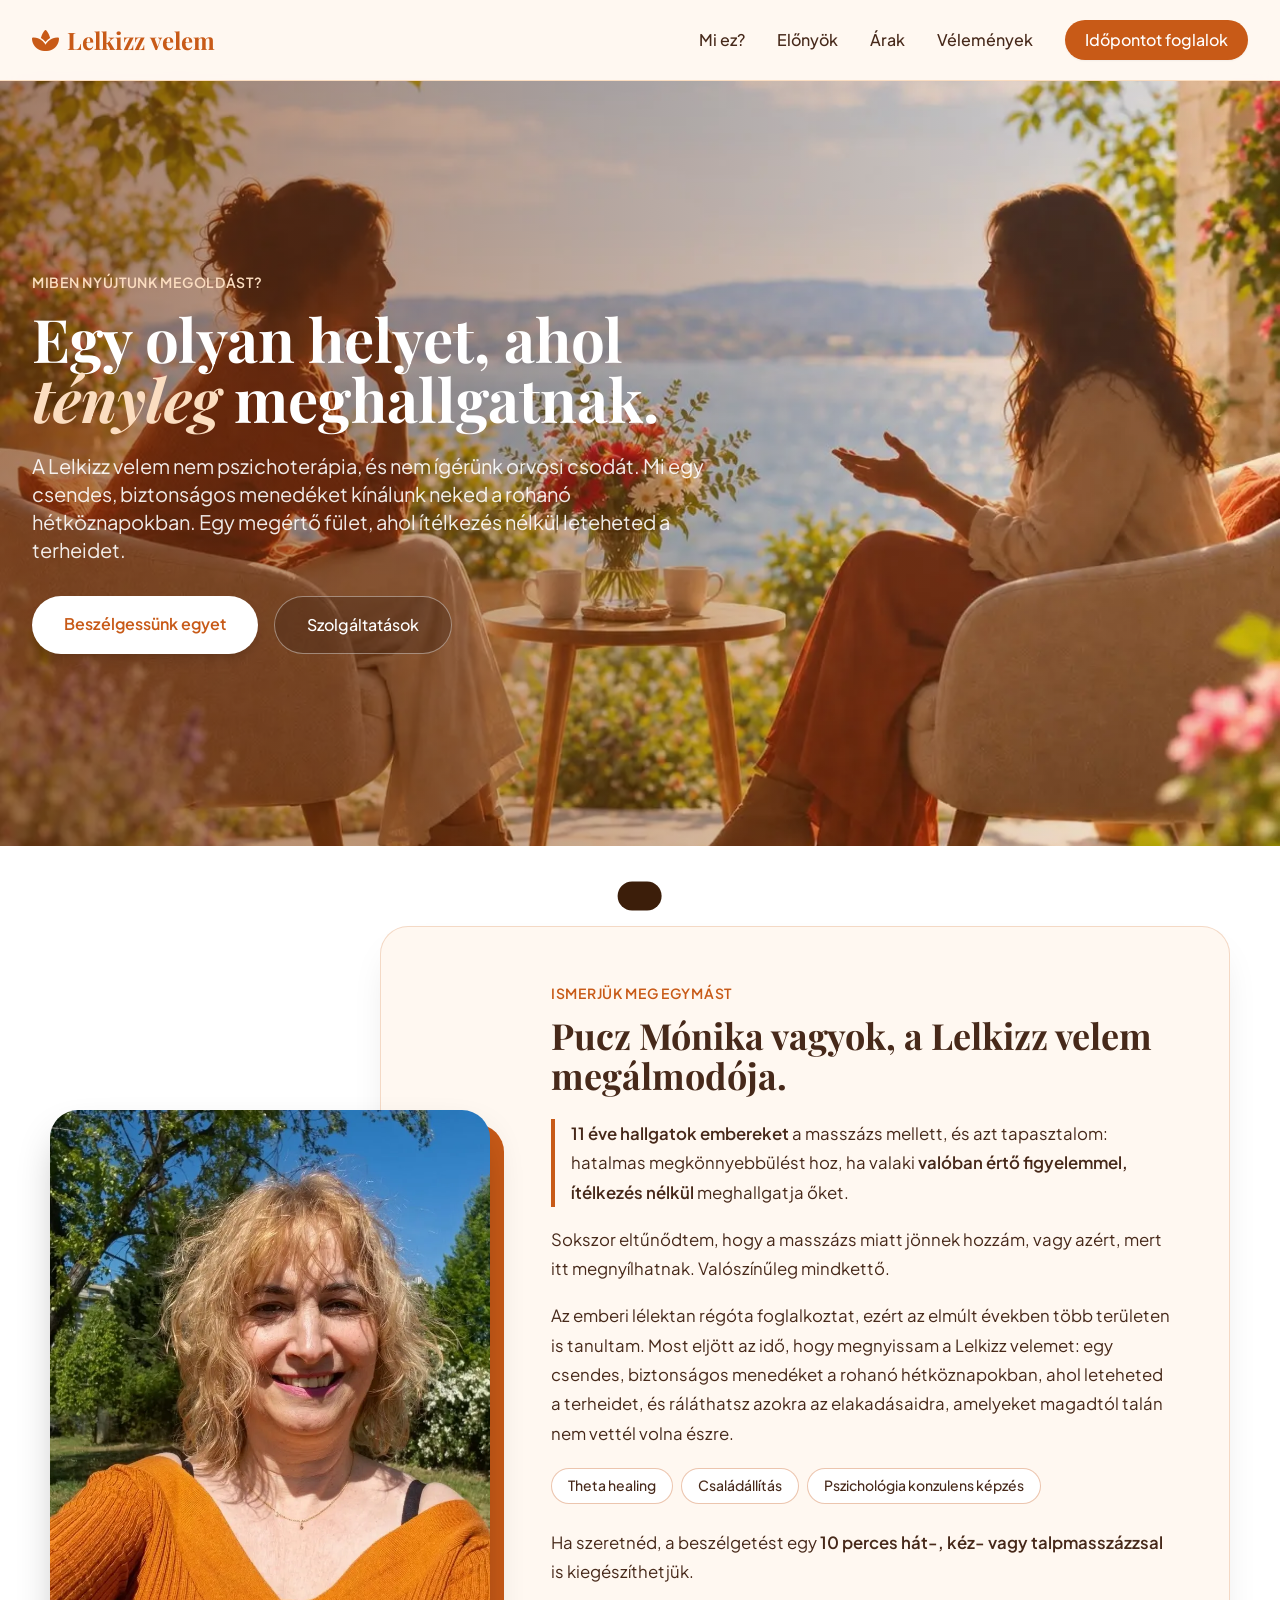
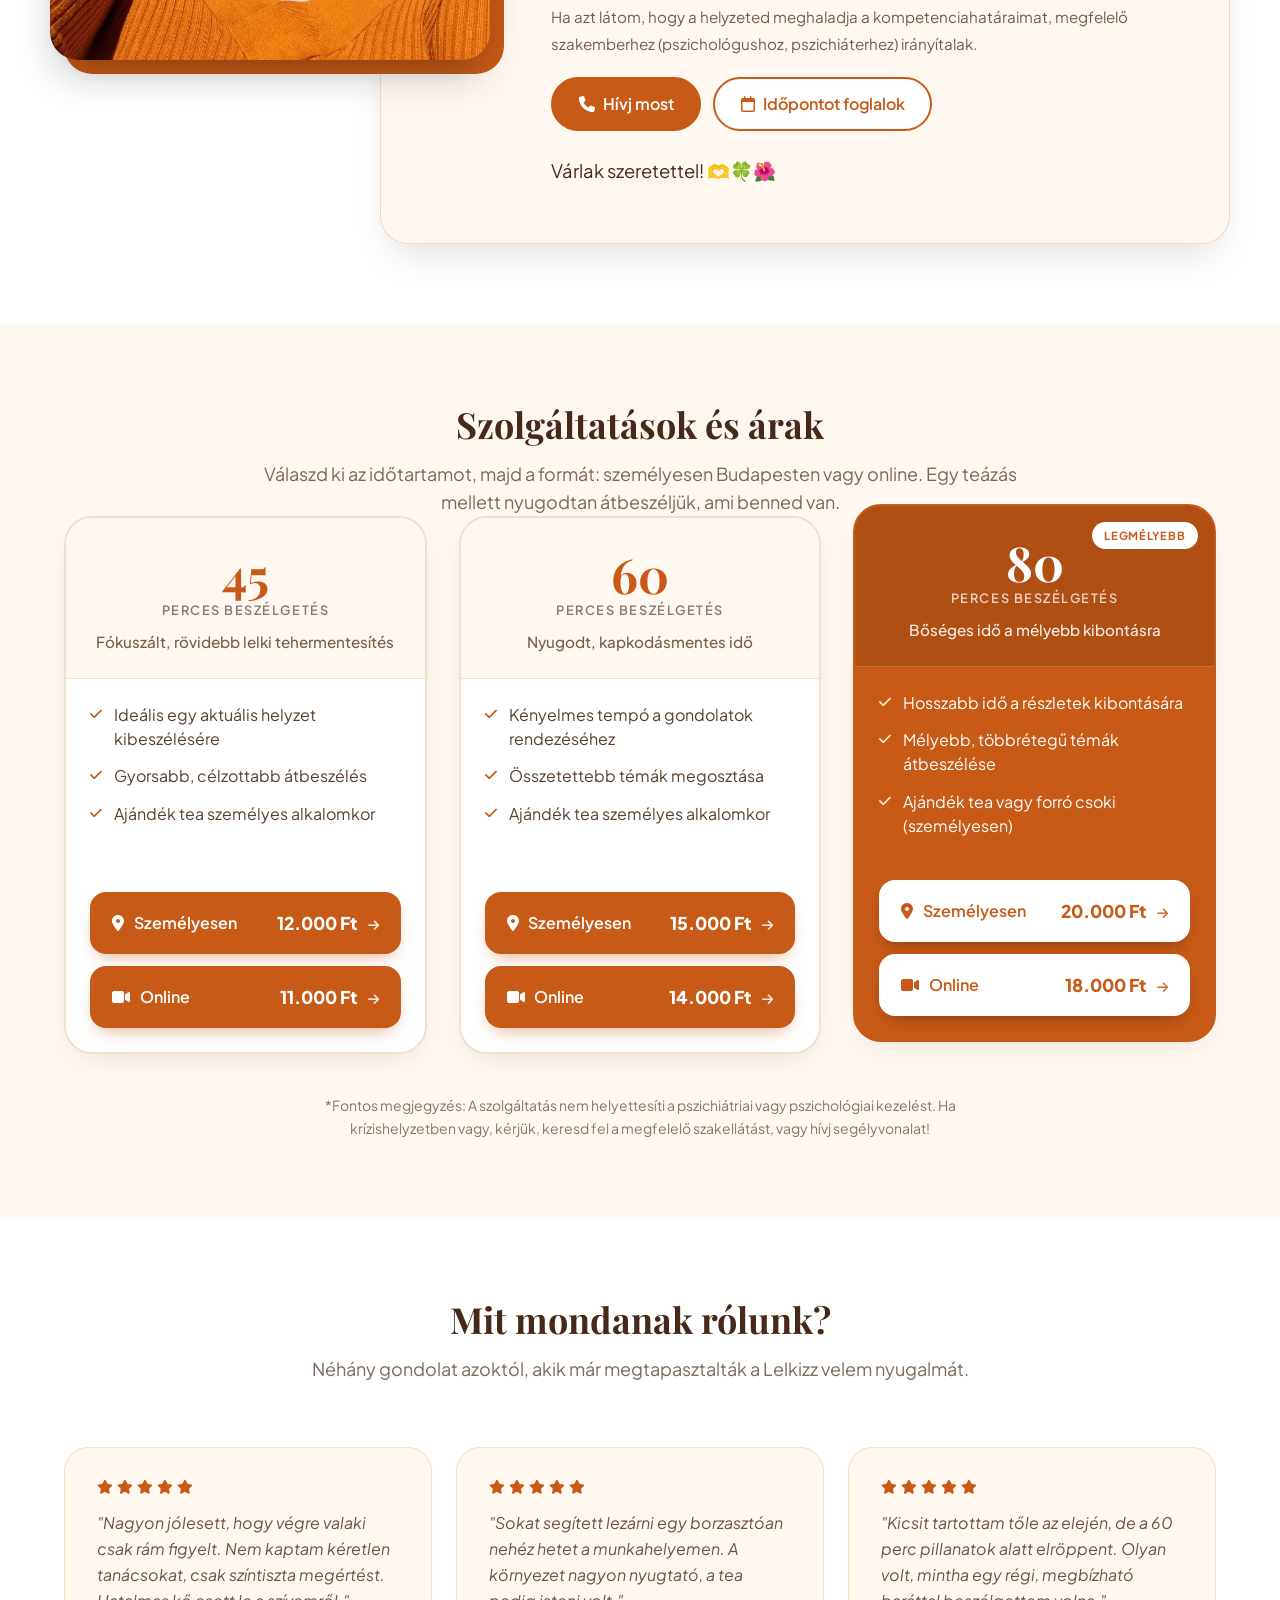
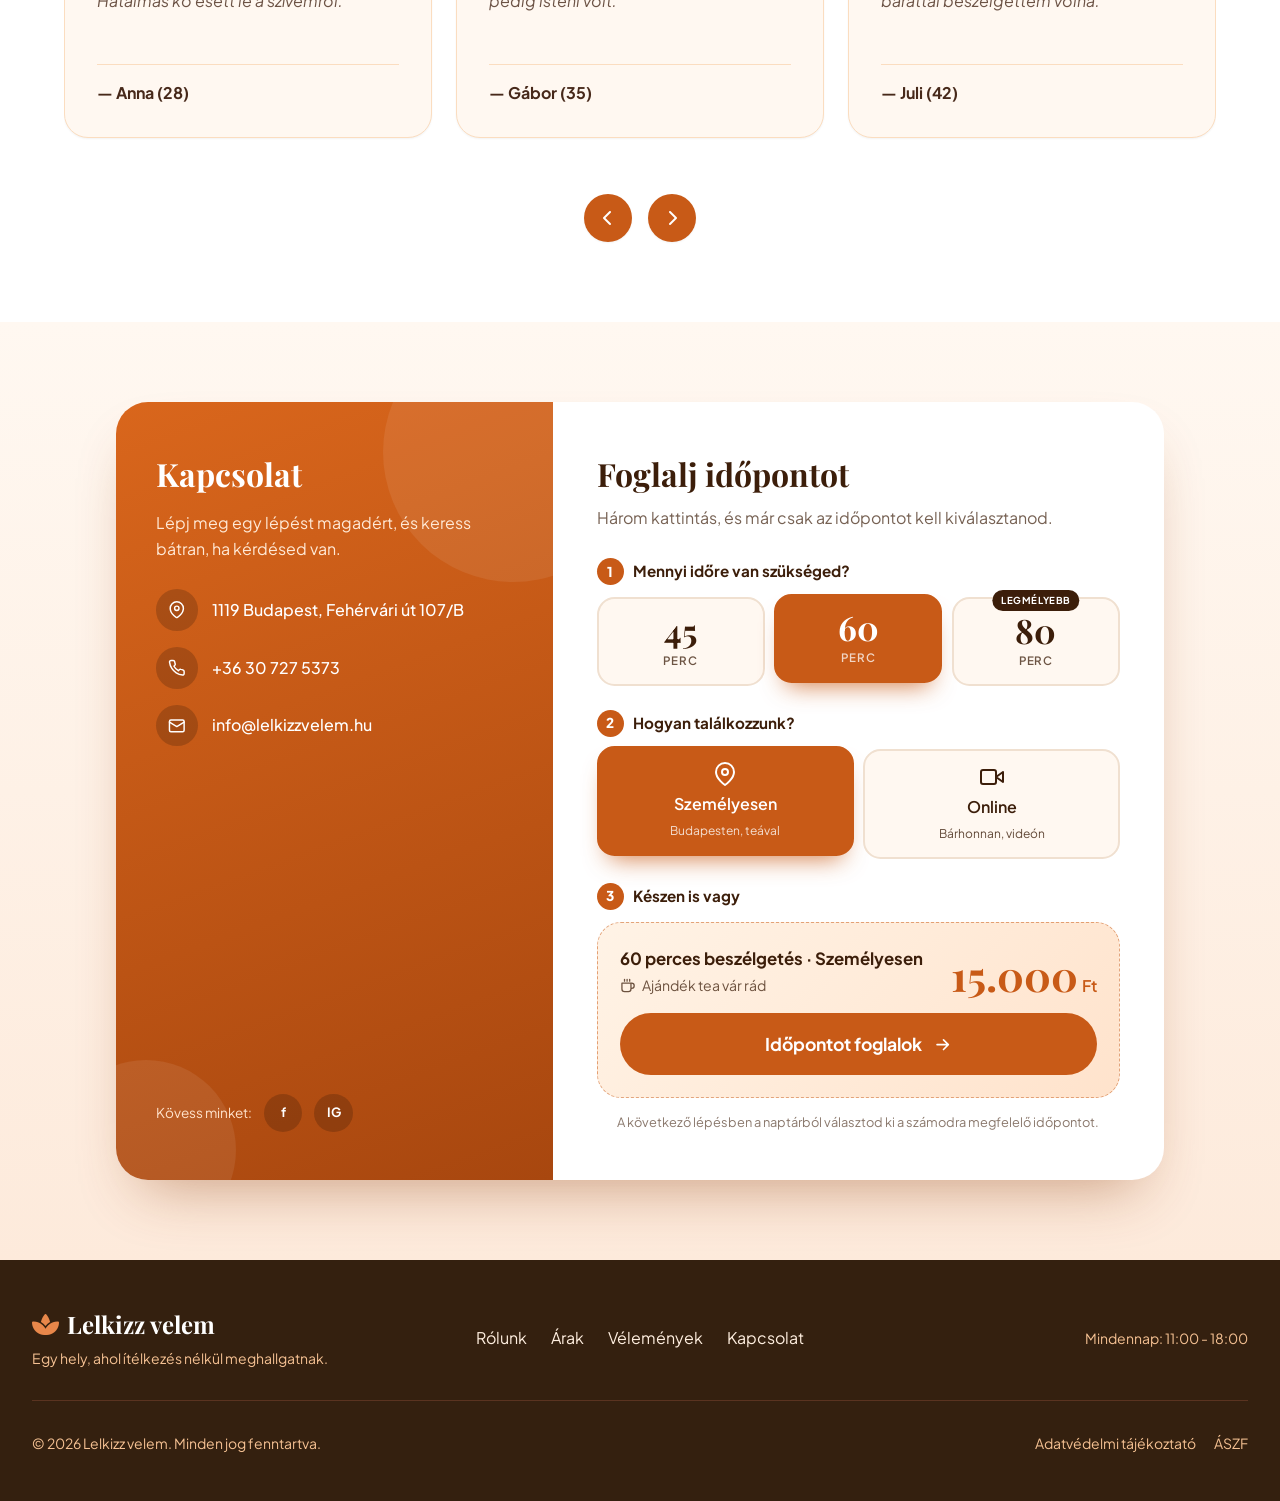
==== index.html @ c73278e2 "Update index.html" ====
<!DOCTYPE html>
<html lang="hu" class="scroll-smooth">
<head>
    <meta charset="UTF-8">
    <meta name="viewport" content="width=device-width, initial-scale=1.0">
    <title>Lelkizz velem – Meghallgatás és beszélgetés Budapesten és online</title>
    <meta name="description" content="Ítélkezésmentes beszélgetés teázás mellett, személyesen Budapesten vagy online. 45, 60 és 80 perces alkalmak, egyszerű időpontfoglalás.">
    <meta name="robots" content="index, follow, max-image-preview:large">
    <link rel="canonical" href="https://lelkizzvelem.hu/">
    <meta name="theme-color" content="#C85A17">
    <link rel="icon" href="data:image/svg+xml,%3Csvg xmlns=%27http://www.w3.org/2000/svg%27 viewBox=%270 0 100 100%27%3E%3Ctext y=%27.9em%27 font-size=%2790%27%3E%F0%9F%AA%B7%3C/text%3E%3C/svg%3E">
    <meta property="og:type" content="website">
    <meta property="og:locale" content="hu_HU">
    <meta property="og:site_name" content="Lelkizz velem">
    <meta property="og:title" content="Lelkizz velem – Meghallgatás és beszélgetés Budapesten és online">
    <meta property="og:description" content="Ítélkezésmentes beszélgetés teázás mellett, személyesen Budapesten vagy online. 45, 60 és 80 perces alkalmak, egyszerű időpontfoglalás.">
    <meta property="og:url" content="https://lelkizzvelem.hu/">
    <meta property="og:image" content="https://lelkizzvelem.hu/hatter1.webp">
    <meta name="twitter:card" content="summary_large_image">
    <link rel="preload" as="image" href="hatter1.webp" fetchpriority="high">
    <script type="application/ld+json">
    {
      "@context": "https://schema.org",
      "@type": "ProfessionalService",
      "name": "Lelkizz velem",
      "description": "Ítélkezésmentes beszélgetés teázás mellett, személyesen Budapesten vagy online. 45, 60 és 80 perces alkalmak, egyszerű időpontfoglalás.",
      "url": "https://lelkizzvelem.hu/",
      "image": "https://lelkizzvelem.hu/hatter1.webp",
      "telephone": "+36307275373",
      "email": "info@lelkizzvelem.hu",
      "priceRange": "6500-13000 HUF",
      "address": { "@type": "PostalAddress", "streetAddress": "Fehérvári út 107/B", "postalCode": "1119", "addressLocality": "Budapest", "addressCountry": "HU" },
      "openingHoursSpecification": { "@type": "OpeningHoursSpecification", "dayOfWeek": ["Monday","Tuesday","Wednesday","Thursday","Friday","Saturday","Sunday"], "opens": "11:00", "closes": "18:00" },
      "founder": { "@type": "Person", "name": "Pucz Mónika" },
      "hasOfferCatalog": {
        "@type": "OfferCatalog", "name": "Beszélgetések",
        "itemListElement": [
          { "@type": "Offer", "name": "45 perces beszélgetés – személyesen", "price": "12000", "priceCurrency": "HUF" },
          { "@type": "Offer", "name": "45 perces beszélgetés – online", "price": "11000", "priceCurrency": "HUF" },
          { "@type": "Offer", "name": "60 perces beszélgetés – személyesen", "price": "15000", "priceCurrency": "HUF" },
          { "@type": "Offer", "name": "60 perces beszélgetés – online", "price": "14000", "priceCurrency": "HUF" },
          { "@type": "Offer", "name": "80 perces beszélgetés – személyesen", "price": "20000", "priceCurrency": "HUF" },
          { "@type": "Offer", "name": "80 perces beszélgetés – online", "price": "18000", "priceCurrency": "HUF" }
        ]
      }
    }
    </script>

    <link rel="preconnect" href="https://fonts.googleapis.com">
    <link rel="preconnect" href="https://fonts.gstatic.com" crossorigin>
    <link rel="stylesheet" href="https://fonts.googleapis.com/css2?family=Playfair+Display:ital,wght@0,400;0,600;1,400&family=Plus+Jakarta+Sans:wght@300;400;500;600&display=swap" media="print" onload="this.media='all'">
    <noscript><link rel="stylesheet" href="https://fonts.googleapis.com/css2?family=Playfair+Display:ital,wght@0,400;0,600;1,400&family=Plus+Jakarta+Sans:wght@300;400;500;600&display=swap"></noscript>
    <link rel="stylesheet" href="styles.css">
    <link rel="stylesheet" href="https://cdnjs.cloudflare.com/ajax/libs/font-awesome/6.4.0/css/all.min.css" media="print" onload="this.media='all'">
    <noscript><link rel="stylesheet" href="https://cdnjs.cloudflare.com/ajax/libs/font-awesome/6.4.0/css/all.min.css"></noscript>
    <style>
        .glass-nav { background: rgba(255, 248, 241, 0.92); backdrop-filter: blur(10px); -webkit-backdrop-filter: blur(10px); }
        .fade-in { animation: fadeIn 1s ease-in-out; }
        @keyframes fadeIn { from { opacity: 0; transform: translateY(20px); } to { opacity: 1; transform: translateY(0); } }
        .hide-scrollbar::-webkit-scrollbar { display: none; }
        .hide-scrollbar { -ms-overflow-style: none; scrollbar-width: none; }
    </style>
<script id="Cookiebot" src="https://consent.cookiebot.com/uc.js" data-cbid="38e09d3a-4541-44bc-a64a-f0aadf4c23dd" data-blockingmode="auto" type="text/javascript"></script>
</head>
<body class="bg-beige-50 text-earth-800 font-sans antialiased selection:bg-earth-500 selection:text-white">

    <header class="fixed w-full top-0 z-50 glass-nav border-b border-beige-200 transition-all duration-300">
        <div class="max-w-7xl mx-auto px-4 sm:px-6 lg:px-8">
            <div class="flex justify-between items-center h-20">
                <div class="flex-shrink-0 flex items-center">
                    <a href="#" class="font-serif text-2xl font-bold text-earth-500 flex items-center gap-2">
                        <i class="fa-solid fa-spa"></i> Lelkizz velem
                    </a>
                </div>

                <nav class="hidden md:flex space-x-8 items-center">
                    <a href="#mi-ez" class="text-earth-800 hover:text-earth-500 font-medium transition-colors">Mi ez?</a>
                    <a href="#elonyok" class="text-earth-800 hover:text-earth-500 font-medium transition-colors">Előnyök</a>
                    <a href="#szolgaltatasok" class="text-earth-800 hover:text-earth-500 font-medium transition-colors">Árak</a>
                    <a href="#velemenyek" class="text-earth-800 hover:text-earth-500 font-medium transition-colors">Vélemények</a>
                    <a href="#szolgaltatasok" class="bg-earth-500 hover:bg-earth-800 text-white px-5 py-2 rounded-full font-medium transition-colors shadow-sm">Időpontot foglalok</a>
                </nav>

                <div class="md:hidden flex items-center">
                    <button id="mobile-menu-btn" aria-label="Menü" class="text-earth-500 hover:text-earth-800 focus:outline-none">
                        <i class="fa-solid fa-bars text-2xl"></i>
                    </button>
                </div>
            </div>
        </div>

        <div id="mobile-menu" class="hidden md:hidden bg-beige-50 border-b border-beige-200">
            <div class="px-2 pt-2 pb-3 space-y-1 sm:px-3">
                <a href="#mi-ez" class="block px-3 py-2 rounded-md text-base font-medium text-earth-800 hover:bg-beige-100 mobile-link">Mi ez?</a>
                <a href="#elonyok" class="block px-3 py-2 rounded-md text-base font-medium text-earth-800 hover:bg-beige-100 mobile-link">Előnyök</a>
                <a href="#szolgaltatasok" class="block px-3 py-2 rounded-md text-base font-medium text-earth-800 hover:bg-beige-100 mobile-link">Árak</a>
                <a href="#velemenyek" class="block px-3 py-2 rounded-md text-base font-medium text-earth-800 hover:bg-beige-100 mobile-link">Vélemények</a>
                <a href="#szolgaltatasok" class="block px-3 py-2 mt-4 text-center rounded-md text-base font-medium bg-earth-500 text-white hover:bg-earth-800 mobile-link">Időpontot foglalok</a>
            </div>
        </div>
    </header>

    <main class="pt-20">

        <!-- HERO: finom narancssárga gradient balról jobbra -->
        <section id="mi-ez" class="relative bg-earth-500 overflow-hidden">
            <div class="absolute inset-0 z-0">
                <img src="hatter1.webp" alt="Kényelmes teázó sarok"
                     fetchpriority="high"
                     class="w-full h-full object-cover object-center"
                     style="object-position:center center;">
                <div class="hero-orange-overlay"></div>
            </div>

            <div class="max-w-7xl mx-auto px-4 sm:px-6 lg:px-8 relative z-10">
                <div class="py-20 md:py-32 lg:py-48 max-w-2xl mx-auto md:mx-0 text-center md:text-left fade-in">
                    <span class="text-beige-200 font-semibold tracking-wider uppercase text-sm mb-4 block">Miben nyújtunk megoldást?</span>
                    <h1 class="text-4xl md:text-5xl lg:text-6xl font-serif font-bold text-white leading-tight mb-6">
                        Egy olyan helyet, ahol <span class="text-beige-200 italic">tényleg</span> meghallgatnak.
                    </h1>
                    <p class="text-lg md:text-xl text-white/90 mb-8 font-normal leading-relaxed">
                        A Lelkizz velem nem pszichoterápia, és nem ígérünk orvosi csodát. Mi egy csendes, biztonságos menedéket kínálunk neked a rohanó hétköznapokban. Egy megértő fület, ahol ítélkezés nélkül leteheted a terheidet.
                    </p>
                    <div class="flex flex-col sm:flex-row gap-4 justify-center md:justify-start">
                        <a href="#szolgaltatasok" class="bg-white hover:bg-beige-100 text-earth-500 text-center px-8 py-4 rounded-full font-semibold transition-all transform hover:scale-105 shadow-lg">
                            Beszélgessünk egyet
                        </a>
                        <a href="#szolgaltatasok" class="bg-earth-800/40 hover:bg-earth-800/60 border border-white/40 text-white text-center px-8 py-4 rounded-full font-medium transition-all">
                            Szolgáltatások
                        </a>
                    </div>
                </div>
            </div>
        </section>

<!-- RÓLAM -->
<section id="rolam" class="py-20 lg:py-28 bg-white overflow-hidden">
    <style>
        .rolam-wrap { position: relative; max-width: 1180px; margin: 0 auto; }

        /* Kártya */
        .rolam-card {
            background: #fff8f1;
            border: 1px solid rgba(200, 90, 23, .2);
            border-radius: 1.75rem;
            box-shadow: 0 20px 40px -15px rgba(0, 0, 0, .15);
            padding: 2.5rem 1.5rem;
            position: relative;
            z-index: 1;
        }
        .rolam-card p { font-size: 1.05rem; line-height: 1.75; font-weight: 400; margin: 0 0 1.1rem; }
        .rolam-card strong { font-weight: 600; }
        .rolam-lead { border-left: 4px solid #C85A17; padding-left: 1rem; }
        .rolam-note { font-size: .95rem !important; opacity: .75; }

        /* Kép (közös) */
        .rolam-photo { position: relative; z-index: 2; width: 80%; max-width: 340px; margin: 0 auto; }
        .rolam-photo::before {
            content: ""; position: absolute; inset: 0;
            background: #C85A17; border-radius: 1.75rem;
            transform: translate(14px, 14px);
        }
        .rolam-photo img {
            position: relative; display: block; width: 100%;
            aspect-ratio: 4 / 5; object-fit: cover;
            border-radius: 1.75rem; box-shadow: 0 20px 40px -10px rgba(0, 0, 0, .3);
        }

        /* Mobil/tablet: kép a kártyán belül, az "irányítalak" alatt */
        .rolam-photo-mobile { display: block; margin: 2rem auto 2.5rem; }
        .rolam-photo-desktop { display: none; }

        /* Címkék */
        .rolam-tags { display: flex; flex-wrap: wrap; gap: .5rem; margin: 1.25rem 0 1.5rem; }
        .rolam-tags span {
            padding: .4rem 1rem; background: #fff; border: 1px solid rgba(200, 90, 23, .35);
            border-radius: 999px; font-size: .875rem; font-weight: 500;
        }

        /* Felhívás + gombok */
        .rolam-cta { margin-top: 2rem; padding-top: 1.75rem; border-top: 1px solid rgba(200, 90, 23, .25); }
        .rolam-btns { display: flex; flex-wrap: wrap; gap: .75rem; margin: 1.25rem 0 1.5rem; }
        .rolam-btn {
            display: inline-flex; align-items: center; justify-content: center; gap: .5rem;
            padding: .8rem 1.6rem; border-radius: 999px; font-weight: 600;
            border: 2px solid #C85A17; transition: all .2s; text-decoration: none;
        }
        .rolam-btn-fill { background: #C85A17; color: #fff; }
        .rolam-btn-fill:hover { background: #8f3e0d; border-color: #8f3e0d; transform: translateY(-2px); }
        .rolam-btn-line { background: #fff; color: #C85A17; }
        .rolam-btn-line:hover { background: #C85A17; color: #fff; transform: translateY(-2px); }

        /* Kis mobilon a gombok teljes szélességűek */
        @media (max-width: 480px) {
            .rolam-btn { width: 100%; }
        }

        /* Asztali nézet: a kép kilóg a kártyából balra */
        @media (min-width: 1024px) {
            .rolam-wrap { display: flex; align-items: center; }
            .rolam-photo-mobile { display: none; }
            .rolam-photo-desktop { display: block; width: 440px; max-width: none; margin: 0; flex: none; }
            .rolam-card {
                margin-left: -110px;
                padding: 3.5rem 3.5rem 3.5rem 170px;
            }
        }
    </style>

    <div class="max-w-7xl mx-auto px-4 sm:px-6 lg:px-8">
        <div class="rolam-wrap">

            <!-- Kép: csak asztali nézetben (kilóg a kártyából) -->
            <div class="rolam-photo rolam-photo-desktop">
                <img src="bemutatkozokep.webp" alt="Pucz Mónika, a Lelkizz velem alapítója" loading="lazy" decoding="async">
            </div>

            <!-- Szöveg kártya -->
            <div class="rolam-card text-earth-800">

                <span class="text-earth-500 font-semibold tracking-wider uppercase text-sm mb-3 block">Ismerjük meg egymást</span>
                <h2 class="text-3xl md:text-4xl font-serif font-bold text-earth-800 mb-6 leading-tight">
                    Pucz Mónika vagyok,<br class="hidden md:block">
                    a Lelkizz velem megálmodója.
                </h2>

                <p class="rolam-lead">
                    <strong>11 éve hallgatok embereket</strong> a masszázs mellett, és azt tapasztalom: hatalmas megkönnyebbülést hoz, ha valaki <strong>valóban értő figyelemmel, ítélkezés nélkül</strong> meghallgatja őket.
                </p>

                <p>
                    Sokszor eltűnődtem, hogy a masszázs miatt jönnek hozzám, vagy azért, mert itt megnyílhatnak. Valószínűleg mindkettő.
                </p>

                <p>
                    Az emberi lélektan régóta foglalkoztat, ezért az elmúlt években több területen is tanultam. Most eljött az idő, hogy megnyissam a Lelkizz velemet: egy csendes, biztonságos menedéket a rohanó hétköznapokban, ahol leteheted a terheidet, és ráláthatsz azokra az elakadásaidra, amelyeket magadtól talán nem vettél volna észre.
                </p>

                <div class="rolam-tags">
                    <span>Theta healing</span>
                    <span>Családállítás</span>
                    <span>Pszichológia konzulens képzés</span>
                </div>

                <p>
                    Ha szeretnéd, a beszélgetést egy <strong>10 perces hát-, kéz- vagy talpmasszázzsal</strong> is kiegészíthetjük.
                </p>

                <p class="rolam-note">
                    Ha azt látom, hogy a helyzeted meghaladja a kompetenciahatáraimat, megfelelő szakemberhez (pszichológushoz, pszichiáterhez) irányítalak.
                </p>

                <!-- Kép: csak mobilon és tableten, az "irányítalak" alatt -->
                <div class="rolam-photo rolam-photo-mobile">
                    <img src="bemutatkozokep.webp" alt="Pucz Mónika, a Lelkizz velem alapítója" loading="lazy" decoding="async">
                </div>


                    <div class="rolam-btns">
                        <a href="tel:+36307275373" class="rolam-btn rolam-btn-fill">
                            <i class="fa-solid fa-phone"></i> Hívj most
                        </a>
                        <a href="#szolgaltatasok" class="rolam-btn rolam-btn-line">
                            <i class="fa-regular fa-calendar"></i> Időpontot foglalok
                        </a>
                    </div>

                    <p style="margin:0; font-size:1.15rem;">Várlak szeretettel! 🫶🍀🌺</p>
                </div>

            </div>
        </div>
    </div>
</section>

<!-- SZOLGÁLTATÁSOK + CAL.COM FOGLALÁS -->
<section id="szolgaltatasok" class="py-20 bg-beige-50">
    <style>
        .szol-grid { display: grid; grid-template-columns: 1fr; gap: 1.5rem; max-width: 520px; margin: 0 auto; }

        /* Kártya */
        .szol-card {
            position: relative; display: flex; flex-direction: column;
            background: #fff; border: 2px solid #f0e0d0; border-radius: 1.75rem;
            box-shadow: 0 10px 30px -15px rgba(0, 0, 0, .15);
            overflow: hidden; transition: border-color .2s, transform .2s;
        }
        .szol-card:hover { border-color: #C85A17; }

        .szol-head { padding: 2rem 1.5rem 1.5rem; text-align: center; background: #fff8f1; border-bottom: 1px solid #f0e0d0; }
        .szol-time { font-size: 3rem; line-height: 1; font-weight: 700; color: #C85A17; font-family: 'Playfair Display', serif; }
        .szol-time small { display: block; margin-top: .35rem; font-size: .8rem; letter-spacing: .12em; text-transform: uppercase; font-family: 'Plus Jakarta Sans', sans-serif; font-weight: 600; color: rgba(0, 0, 0, .5); }
        .szol-sub { margin: .9rem 0 0; font-size: .95rem; font-weight: 500; color: rgba(60, 30, 10, .7); }

        .szol-body { flex: 1; display: flex; flex-direction: column; padding: 1.5rem; }
        .szol-list { list-style: none; margin: 0 0 1.75rem; padding: 0; flex: 1; }
        .szol-list li { display: flex; align-items: flex-start; gap: .75rem; margin-bottom: .85rem; line-height: 1.5; color: rgba(60, 30, 10, .85); }
        .szol-list i { color: #C85A17; margin-top: .3rem; font-size: .85rem; }

        /* Foglalás gombok: felirat bal oldalt, ár jobb oldalt */
        .szol-actions { display: flex; flex-direction: column; gap: .75rem; }
        .szol-btn {
            display: flex; align-items: center; justify-content: space-between; gap: 1rem;
            width: 100%; padding: 1rem 1.25rem; border: 2px solid #C85A17; border-radius: 1rem;
            background: #C85A17; color: #fff; font: inherit; font-weight: 600; font-size: 1rem;
            cursor: pointer; text-align: left; transition: all .2s;
            box-shadow: 0 8px 18px -8px rgba(200, 90, 23, .6);
        }
        .szol-btn:hover { background: #8f3e0d; border-color: #8f3e0d; transform: translateY(-2px); }
        .szol-btn-label { display: flex; align-items: center; gap: .6rem; }
        .szol-btn-price { font-weight: 800; font-size: 1.1rem; white-space: nowrap; }
        .szol-btn-price i { margin-left: .5rem; font-size: .8rem; opacity: .85; }

        /* Kiemelt (80 perc) */
        .szol-card-featured { background: #C85A17; border-color: #C85A17; }
        .szol-card-featured .szol-head { background: rgba(0, 0, 0, .12); border-bottom-color: rgba(255, 255, 255, .2); }
        .szol-card-featured .szol-time { color: #fff; }
        .szol-card-featured .szol-time small { color: rgba(255, 255, 255, .75); }
        .szol-card-featured .szol-sub { color: rgba(255, 255, 255, .9); }
        .szol-card-featured .szol-list li { color: #fff; }
        .szol-card-featured .szol-list i { color: #ffe3cc; }
        .szol-card-featured .szol-btn { background: #fff; color: #C85A17; border-color: #fff; box-shadow: 0 8px 18px -8px rgba(0, 0, 0, .4); }
        .szol-card-featured .szol-btn:hover { background: #fff8f1; border-color: #fff8f1; }
        .szol-badge {
            position: absolute; top: 1rem; right: 1rem; background: #fff; color: #C85A17;
            font-size: .7rem; font-weight: 700; padding: .3rem .8rem; border-radius: 999px;
            text-transform: uppercase; letter-spacing: .06em;
        }

        .szol-note { margin: 2.5rem auto 0; max-width: 42rem; text-align: center; font-size: .875rem; color: rgba(60, 30, 10, .6); line-height: 1.6; }

        /* Asztali nézet: három oszlop */
        @media (min-width: 1024px) {
            .szol-grid { grid-template-columns: repeat(3, 1fr); max-width: 72rem; gap: 2rem; align-items: stretch; }
            .szol-card-featured { transform: translateY(-12px); }
            .szol-card-featured:hover { transform: translateY(-12px); }
        }

        /* Kis mobil */
        @media (max-width: 400px) {
            .szol-btn { padding: .9rem 1rem; font-size: .95rem; }
            .szol-btn-price { font-size: 1rem; }
        }
    </style>

    <div class="max-w-7xl mx-auto px-4 sm:px-6 lg:px-8">
        <div class="text-center max-w-3xl mx-auto mb-14">
            <h2 class="text-3xl md:text-4xl font-serif font-bold text-earth-800 mb-4">Szolgáltatások és árak</h2>
            <p class="text-lg text-earth-800/70">Válaszd ki az időtartamot, majd a formát: személyesen Budapesten vagy online. Egy teázás mellett nyugodtan átbeszéljük, ami benned van.</p>
        </div>

        <div class="szol-grid">

            <!-- 45 perc -->
            <div class="szol-card">
                <div class="szol-head">
                    <div class="szol-time">45<small>perces beszélgetés</small></div>
                    <p class="szol-sub">Fókuszált, rövidebb lelki tehermentesítés</p>
                </div>
                <div class="szol-body">
                    <ul class="szol-list">
                        <li><i class="fa-solid fa-check"></i><span>Ideális egy aktuális helyzet kibeszélésére</span></li>
                        <li><i class="fa-solid fa-check"></i><span>Gyorsabb, célzottabb átbeszélés</span></li>
                        <li><i class="fa-solid fa-check"></i><span>Ajándék tea személyes alkalomkor</span></li>
                    </ul>
                    <div class="szol-actions">
                        <button type="button" data-cal-event="45-szemelyesen" class="szol-btn">
                            <span class="szol-btn-label"><i class="fa-solid fa-location-dot"></i> Személyesen</span>
                            <span class="szol-btn-price">12.000 Ft <i class="fa-solid fa-arrow-right"></i></span>
                        </button>
                        <button type="button" data-cal-event="45-online" class="szol-btn">
                            <span class="szol-btn-label"><i class="fa-solid fa-video"></i> Online</span>
                            <span class="szol-btn-price">11.000 Ft <i class="fa-solid fa-arrow-right"></i></span>
                        </button>
                    </div>
                </div>
            </div>

            <!-- 60 perc -->
            <div class="szol-card">
                <div class="szol-head">
                    <div class="szol-time">60<small>perces beszélgetés</small></div>
                    <p class="szol-sub">Nyugodt, kapkodásmentes idő</p>
                </div>
                <div class="szol-body">
                    <ul class="szol-list">
                        <li><i class="fa-solid fa-check"></i><span>Kényelmes tempó a gondolatok rendezéséhez</span></li>
                        <li><i class="fa-solid fa-check"></i><span>Összetettebb témák megosztása</span></li>
                        <li><i class="fa-solid fa-check"></i><span>Ajándék tea személyes alkalomkor</span></li>
                    </ul>
                    <div class="szol-actions">
                        <button type="button" data-cal-event="60-szemelyesen" class="szol-btn">
                            <span class="szol-btn-label"><i class="fa-solid fa-location-dot"></i> Személyesen</span>
                            <span class="szol-btn-price">15.000 Ft <i class="fa-solid fa-arrow-right"></i></span>
                        </button>
                        <button type="button" data-cal-event="60-online" class="szol-btn">
                            <span class="szol-btn-label"><i class="fa-solid fa-video"></i> Online</span>
                            <span class="szol-btn-price">14.000 Ft <i class="fa-solid fa-arrow-right"></i></span>
                        </button>
                    </div>
                </div>
            </div>

            <!-- 80 perc (kiemelt) -->
            <div class="szol-card szol-card-featured">
                <span class="szol-badge">Legmélyebb</span>
                <div class="szol-head">
                    <div class="szol-time">80<small>perces beszélgetés</small></div>
                    <p class="szol-sub">Bőséges idő a mélyebb kibontásra</p>
                </div>
                <div class="szol-body">
                    <ul class="szol-list">
                        <li><i class="fa-solid fa-check"></i><span>Hosszabb idő a részletek kibontására</span></li>
                        <li><i class="fa-solid fa-check"></i><span>Mélyebb, többrétegű témák átbeszélése</span></li>
                        <li><i class="fa-solid fa-check"></i><span>Ajándék tea vagy forró csoki (személyesen)</span></li>
                    </ul>
                    <div class="szol-actions">
                        <button type="button" data-cal-event="80-szemelyesen" class="szol-btn">
                            <span class="szol-btn-label"><i class="fa-solid fa-location-dot"></i> Személyesen</span>
                            <span class="szol-btn-price">20.000 Ft <i class="fa-solid fa-arrow-right"></i></span>
                        </button>
                        <button type="button" data-cal-event="80-online" class="szol-btn">
                            <span class="szol-btn-label"><i class="fa-solid fa-video"></i> Online</span>
                            <span class="szol-btn-price">18.000 Ft <i class="fa-solid fa-arrow-right"></i></span>
                        </button>
                    </div>
                </div>
            </div>

        </div>

        <p class="szol-note">
            *Fontos megjegyzés: A szolgáltatás nem helyettesíti a pszichiátriai vagy pszichológiai kezelést. Ha krízishelyzetben vagy, kérjük, keresd fel a megfelelő szakellátást, vagy hívj segélyvonalat!
        </p>
    </div>
</section>

        <!-- VÉLEMÉNYEK: fehér szekció, krém kártyák -->
        <section id="velemenyek" class="py-20 bg-white">
            <div class="max-w-7xl mx-auto px-4 sm:px-6 lg:px-8">
                <div class="text-center max-w-3xl mx-auto mb-12">
                    <h2 class="text-3xl md:text-4xl font-serif font-bold text-earth-800 mb-4">Mit mondanak rólunk?</h2>
                    <p class="text-lg text-earth-800/70">Néhány gondolat azoktól, akik már megtapasztalták a Lelkizz velem nyugalmát.</p>
                </div>

                <div class="relative max-w-6xl mx-auto">
                    <div id="review-slider" class="flex gap-6 overflow-x-auto snap-x snap-mandatory hide-scrollbar pb-8 pt-4"></div>

                    <div class="flex justify-center gap-4 mt-6">
                        <button id="prev-review" aria-label="Előző" class="w-12 h-12 rounded-full bg-earth-500 hover:bg-earth-800 text-white flex items-center justify-center transition-colors shadow-sm">
                            <i class="fa-solid fa-chevron-left"></i>
                        </button>
                        <button id="next-review" aria-label="Következő" class="w-12 h-12 rounded-full bg-earth-500 hover:bg-earth-800 text-white flex items-center justify-center transition-colors shadow-sm">
                            <i class="fa-solid fa-chevron-right"></i>
                        </button>
                    </div>
                </div>
            </div>
        </section>

 <!-- KAPCSOLAT + INTERAKTÍV FOGLALÓ -->
<section id="kapcsolat" class="kap">
<style>
.kap{padding:5rem 0;background:linear-gradient(180deg,#fff8f1 0%,#fdeadb 100%);font-family:'Plus Jakarta Sans',sans-serif;color:#3c1e0a}
.kap *{box-sizing:border-box}
.kap-ic{width:1.1em;height:1.1em;fill:none;stroke:currentColor;stroke-width:2;stroke-linecap:round;stroke-linejoin:round;flex:none}
.kap-wrap{max-width:1080px;margin:0 auto;padding:0 1rem}
.kap-card{display:grid;grid-template-columns:1fr;background:#fff;border-radius:2rem;overflow:hidden;box-shadow:0 30px 60px -25px rgba(143,62,13,.45)}

/* Bal: elérhetőség */
.kap-info{position:relative;overflow:hidden;padding:2.25rem 1.75rem;background:linear-gradient(160deg,#d9661c,#a8470f);color:#fff;display:flex;flex-direction:column;justify-content:space-between;gap:2rem}
.kap-info::before,.kap-info::after{content:"";position:absolute;border-radius:50%;background:rgba(255,255,255,.08)}
.kap-info::before{width:260px;height:260px;right:-90px;top:-80px}
.kap-info::after{width:180px;height:180px;left:-60px;bottom:-60px}
.kap-info>*{position:relative;z-index:1}
.kap-info h3{font-family:'Playfair Display',serif;font-size:2rem;margin:0 0 .75rem;font-weight:700}
.kap-info p{margin:0 0 1.75rem;color:#ffe9d6;line-height:1.6}
.kap-row{display:flex;align-items:center;gap:.9rem;margin-bottom:1rem;color:#fff;text-decoration:none;font-weight:500}
.kap-row i{width:2.6rem;height:2.6rem;border-radius:50%;background:rgba(0,0,0,.18);display:grid;place-items:center;transition:background .2s,transform .2s;font-style:normal}
a.kap-row:hover i{background:rgba(255,255,255,.28);transform:scale(1.08)}
.kap-soc{display:flex;gap:.75rem;align-items:center;font-size:.85rem;color:#ffe3cc}
.kap-soc a{width:2.4rem;height:2.4rem;border-radius:50%;background:rgba(0,0,0,.18);display:grid;place-items:center;color:#fff;font-weight:700;font-size:.8rem;text-decoration:none;transition:background .2s}
.kap-soc a:hover{background:rgba(0,0,0,.35)}

/* Jobb: foglaló */
.kap-book{padding:2.25rem 1.5rem}
.kap-book h3{font-family:'Playfair Display',serif;font-size:2rem;margin:0 0 .4rem;font-weight:700}
.kap-lead{margin:0 0 1.75rem;color:rgba(60,30,10,.7);line-height:1.6}
.kap-step{display:flex;align-items:center;gap:.6rem;font-weight:700;margin:0 0 .75rem;font-size:.95rem}
.kap-step b{width:1.7rem;height:1.7rem;border-radius:50%;background:#C85A17;color:#fff;display:grid;place-items:center;font-size:.85rem}
.kap-opts{display:grid;gap:.6rem;margin-bottom:1.5rem}
.kap-opts.three{grid-template-columns:repeat(3,1fr)}
.kap-opts.two{grid-template-columns:repeat(2,1fr)}
.kap-opt{position:relative;font:inherit;cursor:pointer;text-align:center;padding:.9rem .4rem;border:2px solid #f0e0d0;border-radius:1.1rem;background:#fff8f1;color:#3c1e0a;transition:all .2s}
.kap-opt:hover{border-color:#C85A17;transform:translateY(-3px)}
.kap-opt[aria-pressed=true]{background:#C85A17;border-color:#C85A17;color:#fff;box-shadow:0 14px 24px -12px rgba(200,90,23,.8);transform:translateY(-3px)}
.kap-num{display:block;font-family:'Playfair Display',serif;font-size:2.1rem;font-weight:700;line-height:1}
.kap-sm{display:block;margin-top:.3rem;font-size:.72rem;letter-spacing:.08em;text-transform:uppercase;font-weight:600;opacity:.75}
.kap-fmt{display:flex;flex-direction:column;align-items:center;gap:.35rem;font-weight:600}
.kap-fmt .kap-ic{width:1.5rem;height:1.5rem}
.kap-fmt small{font-weight:400;font-size:.75rem;opacity:.8}
.kap-tag{position:absolute;top:-.6rem;left:50%;transform:translateX(-50%);background:#3c1e0a;color:#fff;font-size:.6rem;font-weight:700;letter-spacing:.06em;text-transform:uppercase;padding:.2rem .55rem;border-radius:999px;white-space:nowrap}

/* Összegzés + CTA */
.kap-sum{border-radius:1.5rem;padding:1.4rem;background:linear-gradient(135deg,#fff3e6,#ffe3cc);border:1px dashed rgba(200,90,23,.5)}
.kap-sum-top{display:flex;justify-content:space-between;align-items:flex-end;gap:1rem;flex-wrap:wrap;margin-bottom:1.1rem}
.kap-pick{font-weight:700;font-size:1.05rem}
.kap-perk{display:flex;align-items:center;gap:.4rem;margin-top:.25rem;font-size:.88rem;color:rgba(60,30,10,.75)}
.kap-price{font-family:'Playfair Display',serif;font-size:2.6rem;font-weight:700;color:#C85A17;line-height:1;white-space:nowrap}
.kap-price small{font-family:'Plus Jakarta Sans',sans-serif;font-size:1rem;font-weight:600;margin-left:.25rem}
.kap-cta{width:100%;display:flex;align-items:center;justify-content:center;gap:.7rem;font:inherit;font-weight:700;font-size:1.1rem;padding:1.1rem 1.5rem;border:0;border-radius:999px;cursor:pointer;color:#fff;background:#C85A17;animation:kapPulse 2.4s infinite;transition:transform .2s,background .2s}
.kap-cta:hover{background:#8f3e0d;transform:translateY(-3px)}
.kap-cta:hover .kap-ic{transform:translateX(5px)}
.kap-cta .kap-ic{transition:transform .2s}
@keyframes kapPulse{0%{box-shadow:0 0 0 0 rgba(200,90,23,.55)}70%{box-shadow:0 0 0 16px rgba(200,90,23,0)}100%{box-shadow:0 0 0 0 rgba(200,90,23,0)}}
.kap-foot{margin:.9rem 0 0;text-align:center;font-size:.8rem;color:rgba(60,30,10,.6)}
.kap-toast{position:fixed;left:50%;bottom:1.5rem;transform:translate(-50%,120%);background:#3c1e0a;color:#fff;padding:.9rem 1.4rem;border-radius:999px;font-size:.9rem;z-index:99;transition:transform .3s;max-width:90vw;text-align:center}
.kap-toast.on{transform:translate(-50%,0)}

@media(min-width:900px){
 .kap-card{grid-template-columns:5fr 7fr}
 .kap-info{padding:3rem 2.5rem}
 .kap-book{padding:3rem 2.75rem}
}
@media(prefers-reduced-motion:reduce){.kap-cta{animation:none}.kap-opt,.kap-cta{transition:none}}
</style>

<svg width="0" height="0" style="position:absolute" aria-hidden="true">
 <symbol id="kap-i-pin" viewBox="0 0 24 24"><path d="M21 10c0 7-9 13-9 13s-9-6-9-13a9 9 0 0 1 18 0z"/><circle cx="12" cy="10" r="3"/></symbol>
 <symbol id="kap-i-video" viewBox="0 0 24 24"><polygon points="23 7 16 12 23 17 23 7"/><rect x="1" y="5" width="15" height="14" rx="2"/></symbol>
 <symbol id="kap-i-phone" viewBox="0 0 24 24"><path d="M22 16.9v3a2 2 0 0 1-2.2 2 19.8 19.8 0 0 1-8.6-3.1 19.5 19.5 0 0 1-6-6A19.8 19.8 0 0 1 2.1 4.2 2 2 0 0 1 4.1 2h3a2 2 0 0 1 2 1.7c.1 1 .4 1.9.7 2.8a2 2 0 0 1-.5 2.1L8.1 9.9a16 16 0 0 0 6 6l1.3-1.3a2 2 0 0 1 2.1-.4c.9.3 1.8.6 2.8.7a2 2 0 0 1 1.7 2z"/></symbol>
 <symbol id="kap-i-mail" viewBox="0 0 24 24"><rect x="2" y="4" width="20" height="16" rx="2"/><path d="m22 7-10 6L2 7"/></symbol>
 <symbol id="kap-i-arrow" viewBox="0 0 24 24"><path d="M5 12h14M13 6l6 6-6 6"/></symbol>
 <symbol id="kap-i-cup" viewBox="0 0 24 24"><path d="M17 8h1a4 4 0 0 1 0 8h-1M3 8h14v9a4 4 0 0 1-4 4H7a4 4 0 0 1-4-4z"/><path d="M7 2v3M11 2v3M15 2v3"/></symbol>
</svg>

<div class="kap-wrap">
 <div class="kap-card">

  <!-- Elérhetőség -->
  <div class="kap-info">
   <div>
    <h3>Kapcsolat</h3>
    <p>Lépj meg egy lépést magadért, és keress bátran, ha kérdésed van.</p>
    <div class="kap-row"><i><svg class="kap-ic"><use href="#kap-i-pin"/></svg></i><span>1119 Budapest, Fehérvári út 107/B</span></div>
    <a class="kap-row" href="tel:+36307275373"><i><svg class="kap-ic"><use href="#kap-i-phone"/></svg></i><span>+36 30 727 5373</span></a>
    <a class="kap-row" href="mailto:info@lelkizzvelem.hu"><i><svg class="kap-ic"><use href="#kap-i-mail"/></svg></i><span>info@lelkizzvelem.hu</span></a>
   </div>
   <div class="kap-soc">
    <span>Kövess minket:</span>
    <a href="#" aria-label="Facebook">f</a>
    <a href="#" aria-label="Instagram">IG</a>
   </div>
  </div>

  <!-- Foglaló -->
  <div class="kap-book">
   <h3>Foglalj időpontot</h3>
   <p class="kap-lead">Három kattintás, és már csak az időpontot kell kiválasztanod.</p>

   <p class="kap-step"><b>1</b> Mennyi időre van szükséged?</p>
   <div class="kap-opts three" id="kap-dur">
    <button type="button" class="kap-opt" data-v="45" aria-pressed="false"><span class="kap-num">45</span><span class="kap-sm">perc</span></button>
    <button type="button" class="kap-opt" data-v="60" aria-pressed="true"><span class="kap-num">60</span><span class="kap-sm">perc</span></button>
    <button type="button" class="kap-opt" data-v="80" aria-pressed="false"><span class="kap-tag">Legmélyebb</span><span class="kap-num">80</span><span class="kap-sm">perc</span></button>
   </div>

   <p class="kap-step"><b>2</b> Hogyan találkozzunk?</p>
   <div class="kap-opts two" id="kap-fmt">
    <button type="button" class="kap-opt" data-v="szemelyesen" aria-pressed="true"><span class="kap-fmt"><svg class="kap-ic"><use href="#kap-i-pin"/></svg>Személyesen<small>Budapesten, teával</small></span></button>
    <button type="button" class="kap-opt" data-v="online" aria-pressed="false"><span class="kap-fmt"><svg class="kap-ic"><use href="#kap-i-video"/></svg>Online<small>Bárhonnan, videón</small></span></button>
   </div>

   <p class="kap-step"><b>3</b> Készen is vagy</p>
   <div class="kap-sum">
    <div class="kap-sum-top">
     <div>
      <div class="kap-pick" id="kap-pick"></div>
      <div class="kap-perk"><svg class="kap-ic"><use href="#kap-i-cup"/></svg><span id="kap-perk"></span></div>
     </div>
     <div class="kap-price"><span id="kap-price">0</span><small>Ft</small></div>
    </div>
    <button type="button" class="kap-cta" id="kap-cta">
     <span>Időpontot foglalok</span><svg class="kap-ic"><use href="#kap-i-arrow"/></svg>
    </button>
   </div>
   <p class="kap-foot">A következő lépésben a naptárból választod ki a számodra megfelelő időpontot.</p>
  </div>

 </div>
</div>
<div class="kap-toast" id="kap-toast" role="status"></div>

<script>
(function(){
 var PRICES={45:{szemelyesen:12000,online:11000},60:{szemelyesen:15000,online:14000},80:{szemelyesen:20000,online:18000}};
 var dur='60',fmt='szemelyesen',shown=0,raf;
 var $=function(id){return document.getElementById(id)};
 function fmtN(n){return String(n).replace(/\B(?=(\d{3})+(?!\d))/g,'.')}
 function animate(to){
  cancelAnimationFrame(raf);var from=shown,t0=null;
  function s(t){if(!t0)t0=t;var p=Math.min((t-t0)/350,1);shown=Math.round(from+(to-from)*(1-Math.pow(1-p,3)));
   $('kap-price').textContent=fmtN(shown);if(p<1)raf=requestAnimationFrame(s)}
  raf=requestAnimationFrame(s);
 }
 function update(){
  $('kap-pick').textContent=dur+' perces beszélgetés · '+(fmt==='online'?'Online':'Személyesen');
  $('kap-perk').textContent=fmt==='online'?'Nyugodt videóhívás, bárhonnan':(dur==='80'?'Ajándék tea vagy forró csoki':'Ajándék tea vár rád');
  animate(PRICES[dur][fmt]);
 }
 function bind(id,set){
  var box=$(id);
  box.addEventListener('click',function(e){
   var b=e.target.closest('.kap-opt');if(!b)return;
   box.querySelectorAll('.kap-opt').forEach(function(x){x.setAttribute('aria-pressed',x===b)});
   set(b.dataset.v);update();
  });
 }
 bind('kap-dur',function(v){dur=v});
 bind('kap-fmt',function(v){fmt=v});
 $('kap-cta').addEventListener('click',function(){
  var key=dur+'-'+fmt;
  if(typeof CAL_EVENTS!=='undefined'&&CAL_EVENTS[key]){
   var ev=CAL_EVENTS[key];
   if(typeof startCal==='function')startCal();
   Cal.ns[ev.namespace]('modal',{calLink:ev.link,config:CAL_CONFIG_OBJ});
  }else{
   var t=$('kap-toast');t.textContent='Előnézet: itt nyílna meg a naptár ('+key+')';
   t.classList.add('on');setTimeout(function(){t.classList.remove('on')},2500);
  }
 });
 update();
})();
</script>
</section>

    </main>

    <footer class="bg-earth-900 text-beige-100 py-12">
        <div class="max-w-7xl mx-auto px-4 sm:px-6 lg:px-8">
            <div class="grid grid-cols-1 md:grid-cols-3 gap-8 items-center border-b border-earth-700 pb-8">
                <div>
                    <a href="#" class="font-serif text-2xl font-bold text-white flex items-center gap-2 mb-2">
                        <i class="fa-solid fa-spa text-beige-400"></i> Lelkizz velem
                    </a>
                    <p class="text-beige-300 text-sm">Egy hely, ahol ítélkezés nélkül meghallgatnak.</p>
                </div>
                <div class="flex justify-center space-x-6">
                    <a href="#mi-ez" class="hover:text-white transition-colors">Rólunk</a>
                    <a href="#szolgaltatasok" class="hover:text-white transition-colors">Árak</a>
                    <a href="#velemenyek" class="hover:text-white transition-colors">Vélemények</a>
                    <a href="#kapcsolat" class="hover:text-white transition-colors">Kapcsolat</a>
                </div>
                <div class="flex justify-end space-x-4">
                    <span class="text-beige-300 text-sm">Mindennap: 11:00 - 18:00</span>
                </div>
            </div>
            <div class="pt-8 flex flex-col md:flex-row justify-between items-center text-sm text-beige-300">
                <p>&copy; 2026 Lelkizz velem. Minden jog fenntartva.</p>
                <div class="mt-4 md:mt-0 space-x-4">
                    <a href="adatvedelem/" class="hover:text-white transition-colors">Adatvédelmi tájékoztató</a>
                    <a href="aszf/" class="hover:text-white transition-colors">ÁSZF</a>
                </div>
            </div>
        </div>
    </footer>

    <!-- CAL.COM BEÁGYAZÁS – lusta betöltéssel: az embed.js csak az első érintés/görgetés/kattintás után töltődik le -->
    <script type="text/javascript">
        (function (C, A, L) { let p = function (a, ar) { a.q.push(ar); }; let d = C.document; C.Cal = C.Cal || function () { let cal = C.Cal; let ar = arguments; if (!cal.loaded) { cal.ns = {}; cal.q = cal.q || []; d.head.appendChild(d.createElement("script")).src = A; cal.loaded = true; } if (ar[0] === L) { const api = function () { p(api, arguments); }; const namespace = ar[1]; api.q = api.q || []; if(typeof namespace === "string"){cal.ns[namespace] = cal.ns[namespace] || api;p(cal.ns[namespace], ar);p(cal, ["initNamespace", namespace]);} else p(cal, ar); return;} p(cal, ar); }; })(window, "https://app.cal.com/embed/embed.js", "init");
        Cal.config = Cal.config || {};
        Cal.config.forwardQueryParams = true;

        // Írd át a "link" értékeket a saját Cal.com esemény-slugjaidra!
        const CAL_EVENTS = {
            "45-szemelyesen": { namespace: "45-szemelyesen", link: "lelkizzvelem/45-perces-szemelyesen" },
            "45-online":      { namespace: "45-online",      link: "lelkizzvelem/45-perces-online" },
            "60-szemelyesen": { namespace: "60-szemelyesen", link: "lelkizzvelem/60-perces-szemelyesen" },
            "60-online":      { namespace: "60-online",      link: "lelkizzvelem/60-perces-online" },
            "80-szemelyesen": { namespace: "80-szemelyesen", link: "lelkizzvelem/80-perces-szemelyesen" },
            "80-online":      { namespace: "80-online",      link: "lelkizzvelem/80-perces-online" }
        };

        const CAL_CONFIG_OBJ = { layout: "month_view", useSlotsViewOnSmallScreen: "true" };
        const CAL_CONFIG = JSON.stringify(CAL_CONFIG_OBJ);

        let calStarted = false, calReady = false;

        function startCal() {
            if (calStarted) return;
            calStarted = true;
            Object.values(CAL_EVENTS).forEach(ev => {
                Cal("init", ev.namespace, { origin: "https://app.cal.com" });
                Cal.ns[ev.namespace]("ui", { hideEventTypeDetails: false, layout: "month_view" });
            });
            const s = document.querySelector('script[src*="app.cal.com/embed/embed.js"]');
            if (s) s.addEventListener('load', () => { calReady = true; });
        }

        ['pointerdown', 'touchstart', 'keydown', 'scroll', 'mousemove'].forEach(evt =>
            window.addEventListener(evt, startCal, { once: true, passive: true })
        );

        document.addEventListener('DOMContentLoaded', () => {
            document.querySelectorAll('[data-cal-event]').forEach(btn => {
                const ev = CAL_EVENTS[btn.dataset.calEvent];
                if (!ev) return;
                btn.setAttribute('data-cal-link', ev.link);
                btn.setAttribute('data-cal-namespace', ev.namespace);
                btn.setAttribute('data-cal-config', CAL_CONFIG);

                btn.addEventListener('click', e => {
                    if (calReady) return;
                    e.stopPropagation();
                    startCal();
                    Cal.ns[ev.namespace]("modal", { calLink: ev.link, config: CAL_CONFIG_OBJ });
                });
            });
        });
    </script>

    <script>
        document.addEventListener('DOMContentLoaded', () => {

            // Mobil menü
            const btn = document.getElementById('mobile-menu-btn');
            const menu = document.getElementById('mobile-menu');
            btn.addEventListener('click', () => menu.classList.toggle('hidden'));
            document.querySelectorAll('.mobile-link').forEach(l => l.addEventListener('click', () => menu.classList.add('hidden')));

            // Vélemények (itt szerkesztheted / bővítheted)
            const REVIEWS = [
                { text: "Nagyon jólesett, hogy végre valaki csak rám figyelt. Nem kaptam kéretlen tanácsokat, csak színtiszta megértést. Hatalmas kő esett le a szívemről.", name: "Anna (28)", stars: 5 },
                { text: "Sokat segített lezárni egy borzasztóan nehéz hetet a munkahelyemen. A környezet nagyon nyugtató, a tea pedig isteni volt.", name: "Gábor (35)", stars: 5 },
                { text: "Kicsit tartottam tőle az elején, de a 60 perc pillanatok alatt elröppent. Olyan volt, mintha egy régi, megbízható baráttal beszélgettem volna.", name: "Juli (42)", stars: 5 },
                { text: "Néha csak ki kell mondani a dolgokat hangosan ahhoz, hogy helyükre kerüljenek. Ez a hely tökéletes erre. Maximálisan diszkrét és profi.", name: "Tamás (31)", stars: 5 },
                { text: "A legjobb befektetés volt a mai napon. Sokkal könnyebb lélekkel jöttem el, mint ahogy megérkeztem. Mindenkinek ajánlom.", name: "Eszter (25)", stars: 4.5 },
                { text: "Zseniális az egész koncepció. Nem terápiára volt szükségem, csak arra, hogy valaki végighallgasson anélkül, hogy belém fojtaná a szót. Visszatérek még.", name: "Péter (39)", stars: 5 }
            ];

            const slider = document.getElementById('review-slider');
            slider.innerHTML = REVIEWS.map(r => {
                let stars = '';
                for (let i = 1; i <= 5; i++) {
                    stars += r.stars >= i ? '<i class="fa-solid fa-star"></i>' : (r.stars >= i - 0.5 ? '<i class="fa-solid fa-star-half-stroke"></i>' : '');
                }
                return `
                <div class="flex-none w-full sm:w-[calc(50%-12px)] lg:w-[calc(33.333%-16px)] snap-center">
                    <div class="bg-beige-50 p-8 rounded-3xl shadow-sm border border-beige-200 h-full flex flex-col justify-between">
                        <div>
                            <div class="flex text-earth-500 mb-4 gap-1 text-sm">${stars}</div>
                            <p class="text-earth-800/80 italic mb-6 leading-relaxed">"${r.text}"</p>
                        </div>
                        <div class="font-bold text-earth-800 border-t border-beige-200 pt-4">— ${r.name}</div>
                    </div>
                </div>`;
            }).join('');

            // Slider léptetés
            const step = () => slider.children[0].offsetWidth + 24;
            document.getElementById('next-review').addEventListener('click', () => slider.scrollBy({ left: step(), behavior: 'smooth' }));
            document.getElementById('prev-review').addEventListener('click', () => slider.scrollBy({ left: -step(), behavior: 'smooth' }));
        });
    </script>
</body>
</html>
---- styles.css ----
*,
:after,
:before {
  --tw-border-spacing-x: 0;
  --tw-border-spacing-y: 0;
  --tw-translate-x: 0;
  --tw-translate-y: 0;
  --tw-rotate: 0;
  --tw-skew-x: 0;
  --tw-skew-y: 0;
  --tw-scale-x: 1;
  --tw-scale-y: 1;
  --tw-pan-x: ;
  --tw-pan-y: ;
  --tw-pinch-zoom: ;
  --tw-scroll-snap-strictness: proximity;
  --tw-gradient-from-position: ;
  --tw-gradient-via-position: ;
  --tw-gradient-to-position: ;
  --tw-ordinal: ;
  --tw-slashed-zero: ;
  --tw-numeric-figure: ;
  --tw-numeric-spacing: ;
  --tw-numeric-fraction: ;
  --tw-ring-inset: ;
  --tw-ring-offset-width: 0px;
  --tw-ring-offset-color: #fff;
  --tw-ring-color: rgba(59, 130, 246, 0.5);
  --tw-ring-offset-shadow: 0 0 #0000;
  --tw-ring-shadow: 0 0 #0000;
  --tw-shadow: 0 0 #0000;
  --tw-shadow-colored: 0 0 #0000;
  --tw-blur: ;
  --tw-brightness: ;
  --tw-contrast: ;
  --tw-grayscale: ;
  --tw-hue-rotate: ;
  --tw-invert: ;
  --tw-saturate: ;
  --tw-sepia: ;
  --tw-drop-shadow: ;
  --tw-backdrop-blur: ;
  --tw-backdrop-brightness: ;
  --tw-backdrop-contrast: ;
  --tw-backdrop-grayscale: ;
  --tw-backdrop-hue-rotate: ;
  --tw-backdrop-invert: ;
  --tw-backdrop-opacity: ;
  --tw-backdrop-saturate: ;
  --tw-backdrop-sepia: ;
  --tw-contain-size: ;
  --tw-contain-layout: ;
  --tw-contain-paint: ;
  --tw-contain-style: ;
}
::backdrop {
  --tw-border-spacing-x: 0;
  --tw-border-spacing-y: 0;
  --tw-translate-x: 0;
  --tw-translate-y: 0;
  --tw-rotate: 0;
  --tw-skew-x: 0;
  --tw-skew-y: 0;
  --tw-scale-x: 1;
  --tw-scale-y: 1;
  --tw-pan-x: ;
  --tw-pan-y: ;
  --tw-pinch-zoom: ;
  --tw-scroll-snap-strictness: proximity;
  --tw-gradient-from-position: ;
  --tw-gradient-via-position: ;
  --tw-gradient-to-position: ;
  --tw-ordinal: ;
  --tw-slashed-zero: ;
  --tw-numeric-figure: ;
  --tw-numeric-spacing: ;
  --tw-numeric-fraction: ;
  --tw-ring-inset: ;
  --tw-ring-offset-width: 0px;
  --tw-ring-offset-color: #fff;
  --tw-ring-color: rgba(59, 130, 246, 0.5);
  --tw-ring-offset-shadow: 0 0 #0000;
  --tw-ring-shadow: 0 0 #0000;
  --tw-shadow: 0 0 #0000;
  --tw-shadow-colored: 0 0 #0000;
  --tw-blur: ;
  --tw-brightness: ;
  --tw-contrast: ;
  --tw-grayscale: ;
  --tw-hue-rotate: ;
  --tw-invert: ;
  --tw-saturate: ;
  --tw-sepia: ;
  --tw-drop-shadow: ;
  --tw-backdrop-blur: ;
  --tw-backdrop-brightness: ;
  --tw-backdrop-contrast: ;
  --tw-backdrop-grayscale: ;
  --tw-backdrop-hue-rotate: ;
  --tw-backdrop-invert: ;
  --tw-backdrop-opacity: ;
  --tw-backdrop-saturate: ;
  --tw-backdrop-sepia: ;
  --tw-contain-size: ;
  --tw-contain-layout: ;
  --tw-contain-paint: ;
  --tw-contain-style: ;
} /*! tailwindcss v3.4.17 | MIT License | https://tailwindcss.com*/
*,
:after,
:before {
  box-sizing: border-box;
  border: 0 solid #e5e7eb;
}
:after,
:before {
  --tw-content: "";
}
:host,
html {
  line-height: 1.5;
  -webkit-text-size-adjust: 100%;
  -moz-tab-size: 4;
  -o-tab-size: 4;
  tab-size: 4;
  font-family: Plus Jakarta Sans, sans-serif;
  font-feature-settings: normal;
  font-variation-settings: normal;
  -webkit-tap-highlight-color: transparent;
}
body {
  margin: 0;
  line-height: inherit;
}
hr {
  height: 0;
  color: inherit;
  border-top-width: 1px;
}
abbr:where([title]) {
  -webkit-text-decoration: underline dotted;
  text-decoration: underline dotted;
}
h1,
h2,
h3,
h4,
h5,
h6 {
  font-size: inherit;
  font-weight: inherit;
}
a {
  color: inherit;
  text-decoration: inherit;
}
b,
strong {
  font-weight: bolder;
}
code,
kbd,
pre,
samp {
  font-family: ui-monospace, SFMono-Regular, Menlo, Monaco, Consolas,
    Liberation Mono, Courier New, monospace;
  font-feature-settings: normal;
  font-variation-settings: normal;
  font-size: 1em;
}
small {
  font-size: 80%;
}
sub,
sup {
  font-size: 75%;
  line-height: 0;
  position: relative;
  vertical-align: baseline;
}
sub {
  bottom: -0.25em;
}
sup {
  top: -0.5em;
}
table {
  text-indent: 0;
  border-color: inherit;
  border-collapse: collapse;
}
button,
input,
optgroup,
select,
textarea {
  font-family: inherit;
  font-feature-settings: inherit;
  font-variation-settings: inherit;
  font-size: 100%;
  font-weight: inherit;
  line-height: inherit;
  letter-spacing: inherit;
  color: inherit;
  margin: 0;
  padding: 0;
}
button,
select {
  text-transform: none;
}
button,
input:where([type="button"]),
input:where([type="reset"]),
input:where([type="submit"]) {
  -webkit-appearance: button;
  background-color: transparent;
  background-image: none;
}
:-moz-focusring {
  outline: auto;
}
:-moz-ui-invalid {
  box-shadow: none;
}
progress {
  vertical-align: baseline;
}
::-webkit-inner-spin-button,
::-webkit-outer-spin-button {
  height: auto;
}
[type="search"] {
  -webkit-appearance: textfield;
  outline-offset: -2px;
}
::-webkit-search-decoration {
  -webkit-appearance: none;
}
::-webkit-file-upload-button {
  -webkit-appearance: button;
  font: inherit;
}
summary {
  display: list-item;
}
blockquote,
dd,
dl,
figure,
h1,
h2,
h3,
h4,
h5,
h6,
hr,
p,
pre {
  margin: 0;
}
fieldset {
  margin: 0;
}
fieldset,
legend {
  padding: 0;
}
menu,
ol,
ul {
  list-style: none;
  margin: 0;
  padding: 0;
}
dialog {
  padding: 0;
}
textarea {
  resize: vertical;
}
input::-moz-placeholder,
textarea::-moz-placeholder {
  opacity: 1;
  color: #9ca3af;
}
input::placeholder,
textarea::placeholder {
  opacity: 1;
  color: #9ca3af;
}
[role="button"],
button {
  cursor: pointer;
}
:disabled {
  cursor: default;
}
audio,
canvas,
embed,
iframe,
img,
object,
svg,
video {
  display: block;
  vertical-align: middle;
}
img,
video {
  max-width: 100%;
  height: auto;
}
[hidden]:where(:not([hidden="until-found"])) {
  display: none;
}
.fixed {
  position: fixed;
}
.absolute {
  position: absolute;
}
.relative {
  position: relative;
}
.inset-0 {
  inset: 0;
}
.inset-x-0 {
  left: 0;
  right: 0;
}
.right-4 {
  right: 1rem;
}
.top-0 {
  top: 0;
}
.top-4 {
  top: 1rem;
}
.z-0 {
  z-index: 0;
}
.z-10 {
  z-index: 10;
}
.z-50 {
  z-index: 50;
}
.mx-auto {
  margin-left: auto;
  margin-right: auto;
}
.mb-12 {
  margin-bottom: 3rem;
}
.mb-16 {
  margin-bottom: 4rem;
}
.mb-2 {
  margin-bottom: 0.5rem;
}
.mb-3 {
  margin-bottom: 0.75rem;
}
.mb-4 {
  margin-bottom: 1rem;
}
.mb-6 {
  margin-bottom: 1.5rem;
}
.mb-8 {
  margin-bottom: 2rem;
}
.ml-2 {
  margin-left: 0.5rem;
}
.mr-2 {
  margin-right: 0.5rem;
}
.mr-3 {
  margin-right: 0.75rem;
}
.mr-4 {
  margin-right: 1rem;
}
.mt-1 {
  margin-top: 0.25rem;
}
.mt-10 {
  margin-top: 2.5rem;
}
.mt-12 {
  margin-top: 3rem;
}
.mt-2 {
  margin-top: 0.5rem;
}
.mt-4 {
  margin-top: 1rem;
}
.mt-5 {
  margin-top: 1.25rem;
}
.mt-6 {
  margin-top: 1.5rem;
}
.mt-8 {
  margin-top: 2rem;
}
.block {
  display: block;
}
.inline-block {
  display: inline-block;
}
.flex {
  display: flex;
}
.grid {
  display: grid;
}
.hidden {
  display: none;
}
.h-1 {
  height: 0.25rem;
}
.h-10 {
  height: 2.5rem;
}
.h-12 {
  height: 3rem;
}
.h-16 {
  height: 4rem;
}
.h-20 {
  height: 5rem;
}
.h-auto {
  height: auto;
}
.h-full {
  height: 100%;
}
.w-10 {
  width: 2.5rem;
}
.w-12 {
  width: 3rem;
}
.w-16 {
  width: 4rem;
}
.w-full {
  width: 100%;
}
.max-w-2xl {
  max-width: 42rem;
}
.max-w-3xl {
  max-width: 48rem;
}
.max-w-4xl {
  max-width: 56rem;
}
.max-w-5xl {
  max-width: 64rem;
}
.max-w-6xl {
  max-width: 72rem;
}
.max-w-7xl {
  max-width: 80rem;
}
.flex-1 {
  flex: 1 1 0%;
}
.flex-none {
  flex: none;
}
.flex-shrink-0 {
  flex-shrink: 0;
}
.translate-x-4 {
  --tw-translate-x: 1rem;
}
.translate-x-4,
.translate-y-4 {
  transform: translate(var(--tw-translate-x), var(--tw-translate-y))
    rotate(var(--tw-rotate)) skewX(var(--tw-skew-x)) skewY(var(--tw-skew-y))
    scaleX(var(--tw-scale-x)) scaleY(var(--tw-scale-y));
}
.translate-y-4 {
  --tw-translate-y: 1rem;
}
.transform {
  transform: translate(var(--tw-translate-x), var(--tw-translate-y))
    rotate(var(--tw-rotate)) skewX(var(--tw-skew-x)) skewY(var(--tw-skew-y))
    scaleX(var(--tw-scale-x)) scaleY(var(--tw-scale-y));
}
.snap-x {
  scroll-snap-type: x var(--tw-scroll-snap-strictness);
}
.snap-mandatory {
  --tw-scroll-snap-strictness: mandatory;
}
.snap-center {
  scroll-snap-align: center;
}
.grid-cols-1 {
  grid-template-columns: repeat(1, minmax(0, 1fr));
}
.grid-cols-2 {
  grid-template-columns: repeat(2, minmax(0, 1fr));
}
.flex-col {
  flex-direction: column;
}
.items-start {
  align-items: flex-start;
}
.items-center {
  align-items: center;
}
.items-baseline {
  align-items: baseline;
}
.items-stretch {
  align-items: stretch;
}
.justify-end {
  justify-content: flex-end;
}
.justify-center {
  justify-content: center;
}
.justify-between {
  justify-content: space-between;
}
.gap-1 {
  gap: 0.25rem;
}
.gap-10 {
  gap: 2.5rem;
}
.gap-12 {
  gap: 3rem;
}
.gap-2 {
  gap: 0.5rem;
}
.gap-3 {
  gap: 0.75rem;
}
.gap-4 {
  gap: 1rem;
}
.gap-6 {
  gap: 1.5rem;
}
.gap-8 {
  gap: 2rem;
}
.space-x-3 > :not([hidden]) ~ :not([hidden]) {
  --tw-space-x-reverse: 0;
  margin-right: calc(0.75rem * var(--tw-space-x-reverse));
  margin-left: calc(0.75rem * (1 - var(--tw-space-x-reverse)));
}
.space-x-4 > :not([hidden]) ~ :not([hidden]) {
  --tw-space-x-reverse: 0;
  margin-right: calc(1rem * var(--tw-space-x-reverse));
  margin-left: calc(1rem * (1 - var(--tw-space-x-reverse)));
}
.space-x-6 > :not([hidden]) ~ :not([hidden]) {
  --tw-space-x-reverse: 0;
  margin-right: calc(1.5rem * var(--tw-space-x-reverse));
  margin-left: calc(1.5rem * (1 - var(--tw-space-x-reverse)));
}
.space-x-8 > :not([hidden]) ~ :not([hidden]) {
  --tw-space-x-reverse: 0;
  margin-right: calc(2rem * var(--tw-space-x-reverse));
  margin-left: calc(2rem * (1 - var(--tw-space-x-reverse)));
}
.space-y-1 > :not([hidden]) ~ :not([hidden]) {
  --tw-space-y-reverse: 0;
  margin-top: calc(0.25rem * (1 - var(--tw-space-y-reverse)));
  margin-bottom: calc(0.25rem * (1 - var(--tw-space-y-reverse)));
}
.space-y-3 > :not([hidden]) ~ :not([hidden]) {
  --tw-space-y-reverse: 0;
  margin-top: calc(0.75rem * (1 - var(--tw-space-y-reverse)));
  margin-bottom: calc(0.75rem * (1 - var(--tw-space-y-reverse)));
}
.space-y-4 > :not([hidden]) ~ :not([hidden]) {
  --tw-space-y-reverse: 0;
  margin-top: calc(1rem * (1 - var(--tw-space-y-reverse)));
  margin-bottom: calc(1rem * (1 - var(--tw-space-y-reverse)));
}
.space-y-6 > :not([hidden]) ~ :not([hidden]) {
  --tw-space-y-reverse: 0;
  margin-top: calc(1.5rem * (1 - var(--tw-space-y-reverse)));
  margin-bottom: calc(1.5rem * (1 - var(--tw-space-y-reverse)));
}
.overflow-hidden {
  overflow: hidden;
}
.overflow-x-auto {
  overflow-x: auto;
}
.scroll-smooth {
  scroll-behavior: smooth;
}
.rounded-2xl {
  border-radius: 1rem;
}
.rounded-3xl {
  border-radius: 1.5rem;
}
.rounded-full {
  border-radius: 9999px;
}
.rounded-md {
  border-radius: 0.375rem;
}
.rounded-xl {
  border-radius: 0.75rem;
}
.border {
  border-width: 1px;
}
.border-2 {
  border-width: 2px;
}
.border-b {
  border-bottom-width: 1px;
}
.border-t {
  border-top-width: 1px;
}
.border-beige-200 {
  --tw-border-opacity: 1;
  border-color: rgb(251 221 192 / var(--tw-border-opacity, 1));
}
.border-earth-700 {
  --tw-border-opacity: 1;
  border-color: rgb(90 51 32 / var(--tw-border-opacity, 1));
}
.border-white\/20 {
  border-color: hsla(0, 0%, 100%, 0.2);
}
.border-white\/40 {
  border-color: hsla(0, 0%, 100%, 0.4);
}
.bg-beige-100 {
  --tw-bg-opacity: 1;
  background-color: rgb(255 239 224 / var(--tw-bg-opacity, 1));
}
.bg-beige-200 {
  --tw-bg-opacity: 1;
  background-color: rgb(251 221 192 / var(--tw-bg-opacity, 1));
}
.bg-beige-50 {
  --tw-bg-opacity: 1;
  background-color: rgb(255 248 241 / var(--tw-bg-opacity, 1));
}
.bg-earth-500 {
  --tw-bg-opacity: 1;
  background-color: rgb(200 90 23 / var(--tw-bg-opacity, 1));
}
.bg-earth-800\/30 {
  background-color: rgba(71, 41, 26, 0.3);
}
.bg-earth-800\/40 {
  background-color: rgba(71, 41, 26, 0.4);
}
.bg-earth-900 {
  --tw-bg-opacity: 1;
  background-color: rgb(52 32 15 / var(--tw-bg-opacity, 1));
}
.bg-white {
  --tw-bg-opacity: 1;
  background-color: rgb(255 255 255 / var(--tw-bg-opacity, 1));
}
.bg-gradient-to-r {
  background-image: linear-gradient(to right, var(--tw-gradient-stops));
}
.from-earth-500\/95 {
  --tw-gradient-from: rgba(200, 90, 23, 0.95) var(--tw-gradient-from-position);
  --tw-gradient-to: rgba(200, 90, 23, 0) var(--tw-gradient-to-position);
  --tw-gradient-stops: var(--tw-gradient-from), var(--tw-gradient-to);
}
.via-earth-500\/75 {
  --tw-gradient-to: rgba(200, 90, 23, 0) var(--tw-gradient-to-position);
  --tw-gradient-stops: var(--tw-gradient-from),
    rgba(200, 90, 23, 0.75) var(--tw-gradient-via-position),
    var(--tw-gradient-to);
}
.to-earth-500\/20 {
  --tw-gradient-to: rgba(200, 90, 23, 0.2) var(--tw-gradient-to-position);
}
.object-cover {
  -o-object-fit: cover;
  object-fit: cover;
}
.object-center {
  -o-object-position: center;
  object-position: center;
}
.p-10 {
  padding: 2.5rem;
}
.p-3 {
  padding: 0.75rem;
}
.p-8 {
  padding: 2rem;
}
.px-2 {
  padding-left: 0.5rem;
  padding-right: 0.5rem;
}
.px-3 {
  padding-left: 0.75rem;
  padding-right: 0.75rem;
}
.px-4 {
  padding-left: 1rem;
  padding-right: 1rem;
}
.px-5 {
  padding-left: 1.25rem;
  padding-right: 1.25rem;
}
.px-8 {
  padding-left: 2rem;
  padding-right: 2rem;
}
.py-1 {
  padding-top: 0.25rem;
  padding-bottom: 0.25rem;
}
.py-12 {
  padding-top: 3rem;
  padding-bottom: 3rem;
}
.py-16 {
  padding-top: 4rem;
  padding-bottom: 4rem;
}
.py-2 {
  padding-top: 0.5rem;
  padding-bottom: 0.5rem;
}
.py-20 {
  padding-top: 5rem;
  padding-bottom: 5rem;
}
.py-3 {
  padding-top: 0.75rem;
  padding-bottom: 0.75rem;
}
.py-3\.5 {
  padding-top: 0.875rem;
  padding-bottom: 0.875rem;
}
.py-4 {
  padding-top: 1rem;
  padding-bottom: 1rem;
}
.py-8 {
  padding-top: 2rem;
  padding-bottom: 2rem;
}
.pb-3 {
  padding-bottom: 0.75rem;
}
.pb-8 {
  padding-bottom: 2rem;
}
.pt-2 {
  padding-top: 0.5rem;
}
.pt-20 {
  padding-top: 5rem;
}
.pt-4 {
  padding-top: 1rem;
}
.pt-8 {
  padding-top: 2rem;
}
.text-left {
  text-align: left;
}
.text-center {
  text-align: center;
}
.font-sans {
  font-family: Plus Jakarta Sans, sans-serif;
}
.font-serif {
  font-family: Playfair Display, serif;
}
.text-xl {
  font-size: 1.25rem;
  line-height: 1.75rem;
}
.text-2xl {
  font-size: 1.5rem;
  line-height: 2rem;
}
.text-3xl {
  font-size: 1.875rem;
  line-height: 2.25rem;
}
.text-4xl {
  font-size: 2.25rem;
  line-height: 2.5rem;
}
.text-5xl {
  font-size: 3rem;
  line-height: 1;
}
.text-base {
  font-size: 1rem;
  line-height: 1.5rem;
}
.text-lg {
  font-size: 1.125rem;
  line-height: 1.75rem;
}
.text-sm {
  font-size: 0.875rem;
  line-height: 1.25rem;
}
.text-xs {
  font-size: 0.75rem;
  line-height: 1rem;
}
.font-bold {
  font-weight: 700;
}
.font-extrabold {
  font-weight: 800;
}
.font-light {
  font-weight: 300;
}
.font-medium {
  font-weight: 500;
}
.font-normal {
  font-weight: 400;
}
.font-semibold {
  font-weight: 600;
}
.uppercase {
  text-transform: uppercase;
}
.italic {
  font-style: italic;
}
.leading-relaxed {
  line-height: 1.625;
}
.leading-tight {
  line-height: 1.25;
}
.tracking-wide {
  letter-spacing: 0.025em;
}
.tracking-wider {
  letter-spacing: 0.05em;
}
.text-beige-100 {
  --tw-text-opacity: 1;
  color: rgb(255 239 224 / var(--tw-text-opacity, 1));
}
.text-beige-200 {
  --tw-text-opacity: 1;
  color: rgb(251 221 192 / var(--tw-text-opacity, 1));
}
.text-beige-300 {
  --tw-text-opacity: 1;
  color: rgb(245 193 147 / var(--tw-text-opacity, 1));
}
.text-beige-400 {
  --tw-text-opacity: 1;
  color: rgb(232 135 74 / var(--tw-text-opacity, 1));
}
.text-earth-500 {
  --tw-text-opacity: 1;
  color: rgb(200 90 23 / var(--tw-text-opacity, 1));
}
.text-earth-800 {
  --tw-text-opacity: 1;
  color: rgb(71 41 26 / var(--tw-text-opacity, 1));
}
.text-earth-800\/60 {
  color: rgba(71, 41, 26, 0.6);
}
.text-earth-800\/70 {
  color: rgba(71, 41, 26, 0.7);
}
.text-earth-800\/80 {
  color: rgba(71, 41, 26, 0.8);
}
.text-white {
  --tw-text-opacity: 1;
  color: rgb(255 255 255 / var(--tw-text-opacity, 1));
}
.text-white\/85 {
  color: hsla(0, 0%, 100%, 0.85);
}
.text-white\/90 {
  color: hsla(0, 0%, 100%, 0.9);
}
.antialiased {
  -webkit-font-smoothing: antialiased;
  -moz-osx-font-smoothing: grayscale;
}
.shadow-lg {
  --tw-shadow: 0 10px 15px -3px rgba(0, 0, 0, 0.1),
    0 4px 6px -4px rgba(0, 0, 0, 0.1);
  --tw-shadow-colored: 0 10px 15px -3px var(--tw-shadow-color),
    0 4px 6px -4px var(--tw-shadow-color);
}
.shadow-lg,
.shadow-md {
  box-shadow: var(--tw-ring-offset-shadow, 0 0 #0000),
    var(--tw-ring-shadow, 0 0 #0000), var(--tw-shadow);
}
.shadow-md {
  --tw-shadow: 0 4px 6px -1px rgba(0, 0, 0, 0.1),
    0 2px 4px -2px rgba(0, 0, 0, 0.1);
  --tw-shadow-colored: 0 4px 6px -1px var(--tw-shadow-color),
    0 2px 4px -2px var(--tw-shadow-color);
}
.shadow-sm {
  --tw-shadow: 0 1px 2px 0 rgba(0, 0, 0, 0.05);
  --tw-shadow-colored: 0 1px 2px 0 var(--tw-shadow-color);
}
.shadow-sm,
.shadow-xl {
  box-shadow: var(--tw-ring-offset-shadow, 0 0 #0000),
    var(--tw-ring-shadow, 0 0 #0000), var(--tw-shadow);
}
.shadow-xl {
  --tw-shadow: 0 20px 25px -5px rgba(0, 0, 0, 0.1),
    0 8px 10px -6px rgba(0, 0, 0, 0.1);
  --tw-shadow-colored: 0 20px 25px -5px var(--tw-shadow-color),
    0 8px 10px -6px var(--tw-shadow-color);
}
.blur {
  --tw-blur: blur(8px);
  filter: var(--tw-blur) var(--tw-brightness) var(--tw-contrast)
    var(--tw-grayscale) var(--tw-hue-rotate) var(--tw-invert) var(--tw-saturate)
    var(--tw-sepia) var(--tw-drop-shadow);
}
.backdrop-filter {
  -webkit-backdrop-filter: var(--tw-backdrop-blur) var(--tw-backdrop-brightness)
    var(--tw-backdrop-contrast) var(--tw-backdrop-grayscale)
    var(--tw-backdrop-hue-rotate) var(--tw-backdrop-invert)
    var(--tw-backdrop-opacity) var(--tw-backdrop-saturate)
    var(--tw-backdrop-sepia);
  backdrop-filter: var(--tw-backdrop-blur) var(--tw-backdrop-brightness)
    var(--tw-backdrop-contrast) var(--tw-backdrop-grayscale)
    var(--tw-backdrop-hue-rotate) var(--tw-backdrop-invert)
    var(--tw-backdrop-opacity) var(--tw-backdrop-saturate)
    var(--tw-backdrop-sepia);
}
.transition-all {
  transition-property: all;
  transition-timing-function: cubic-bezier(0.4, 0, 0.2, 1);
  transition-duration: 0.15s;
}
.transition-colors {
  transition-property: color, background-color, border-color,
    text-decoration-color, fill, stroke;
  transition-timing-function: cubic-bezier(0.4, 0, 0.2, 1);
  transition-duration: 0.15s;
}
.transition-shadow {
  transition-property: box-shadow;
  transition-timing-function: cubic-bezier(0.4, 0, 0.2, 1);
  transition-duration: 0.15s;
}
.duration-300 {
  transition-duration: 0.3s;
}
.selection\:bg-earth-500 ::-moz-selection {
  --tw-bg-opacity: 1;
  background-color: rgb(200 90 23 / var(--tw-bg-opacity, 1));
}
.selection\:bg-earth-500 ::selection {
  --tw-bg-opacity: 1;
  background-color: rgb(200 90 23 / var(--tw-bg-opacity, 1));
}
.selection\:text-white ::-moz-selection {
  --tw-text-opacity: 1;
  color: rgb(255 255 255 / var(--tw-text-opacity, 1));
}
.selection\:text-white ::selection {
  --tw-text-opacity: 1;
  color: rgb(255 255 255 / var(--tw-text-opacity, 1));
}
.selection\:bg-earth-500::-moz-selection {
  --tw-bg-opacity: 1;
  background-color: rgb(200 90 23 / var(--tw-bg-opacity, 1));
}
.selection\:bg-earth-500::selection {
  --tw-bg-opacity: 1;
  background-color: rgb(200 90 23 / var(--tw-bg-opacity, 1));
}
.selection\:text-white::-moz-selection {
  --tw-text-opacity: 1;
  color: rgb(255 255 255 / var(--tw-text-opacity, 1));
}
.selection\:text-white::selection {
  --tw-text-opacity: 1;
  color: rgb(255 255 255 / var(--tw-text-opacity, 1));
}
.hover\:scale-105:hover {
  --tw-scale-x: 1.05;
  --tw-scale-y: 1.05;
  transform: translate(var(--tw-translate-x), var(--tw-translate-y))
    rotate(var(--tw-rotate)) skewX(var(--tw-skew-x)) skewY(var(--tw-skew-y))
    scaleX(var(--tw-scale-x)) scaleY(var(--tw-scale-y));
}
.hover\:border-earth-500:hover {
  --tw-border-opacity: 1;
  border-color: rgb(200 90 23 / var(--tw-border-opacity, 1));
}
.hover\:bg-beige-100:hover {
  --tw-bg-opacity: 1;
  background-color: rgb(255 239 224 / var(--tw-bg-opacity, 1));
}
.hover\:bg-earth-800:hover {
  --tw-bg-opacity: 1;
  background-color: rgb(71 41 26 / var(--tw-bg-opacity, 1));
}
.hover\:bg-earth-800\/60:hover {
  background-color: rgba(71, 41, 26, 0.6);
}
.hover\:text-earth-500:hover {
  --tw-text-opacity: 1;
  color: rgb(200 90 23 / var(--tw-text-opacity, 1));
}
.hover\:text-earth-800:hover {
  --tw-text-opacity: 1;
  color: rgb(71 41 26 / var(--tw-text-opacity, 1));
}
.hover\:text-white:hover {
  --tw-text-opacity: 1;
  color: rgb(255 255 255 / var(--tw-text-opacity, 1));
}
.hover\:shadow-md:hover {
  --tw-shadow: 0 4px 6px -1px rgba(0, 0, 0, 0.1),
    0 2px 4px -2px rgba(0, 0, 0, 0.1);
  --tw-shadow-colored: 0 4px 6px -1px var(--tw-shadow-color),
    0 2px 4px -2px var(--tw-shadow-color);
  box-shadow: var(--tw-ring-offset-shadow, 0 0 #0000),
    var(--tw-ring-shadow, 0 0 #0000), var(--tw-shadow);
}
.focus\:outline-none:focus {
  outline: 2px solid transparent;
  outline-offset: 2px;
}
.group:hover .group-hover\:bg-earth-800 {
  --tw-bg-opacity: 1;
  background-color: rgb(71 41 26 / var(--tw-bg-opacity, 1));
}
@media (min-width: 640px) {
  .sm\:w-\[calc\(50\%-12px\)\] {
    width: calc(50% - 12px);
  }
  .sm\:grid-cols-2 {
    grid-template-columns: repeat(2, minmax(0, 1fr));
  }
  .sm\:flex-row {
    flex-direction: row;
  }
  .sm\:px-3 {
    padding-left: 0.75rem;
    padding-right: 0.75rem;
  }
  .sm\:px-6 {
    padding-left: 1.5rem;
    padding-right: 1.5rem;
  }
  .sm\:text-center {
    text-align: center;
  }
}
@media (min-width: 768px) {
  .md\:mx-0 {
    margin-left: 0;
    margin-right: 0;
  }
  .md\:mt-0 {
    margin-top: 0;
  }
  .md\:flex {
    display: flex;
  }
  .md\:hidden {
    display: none;
  }
  .md\:w-2\/5 {
    width: 40%;
  }
  .md\:w-3\/5 {
    width: 60%;
  }
  .md\:-translate-y-4 {
    --tw-translate-y: -1rem;
    transform: translate(var(--tw-translate-x), var(--tw-translate-y))
      rotate(var(--tw-rotate)) skewX(var(--tw-skew-x)) skewY(var(--tw-skew-y))
      scaleX(var(--tw-scale-x)) scaleY(var(--tw-scale-y));
  }
  .md\:grid-cols-3 {
    grid-template-columns: repeat(3, minmax(0, 1fr));
  }
  .md\:flex-row {
    flex-direction: row;
  }
  .md\:justify-start {
    justify-content: flex-start;
  }
  .md\:p-12 {
    padding: 3rem;
  }
  .md\:py-32 {
    padding-top: 8rem;
    padding-bottom: 8rem;
  }
  .md\:text-left {
    text-align: left;
  }
  .md\:text-4xl {
    font-size: 2.25rem;
    line-height: 2.5rem;
  }
  .md\:text-5xl {
    font-size: 3rem;
    line-height: 1;
  }
  .md\:text-xl {
    font-size: 1.25rem;
    line-height: 1.75rem;
  }
}
@media (min-width: 1024px) {
  .lg\:w-5\/12 {
    width: 41.666667%;
  }
  .lg\:w-7\/12 {
    width: 58.333333%;
  }
  .lg\:w-\[calc\(33\.333\%-16px\)\] {
    width: calc(33.333% - 16px);
  }
  .lg\:-translate-y-3 {
    --tw-translate-y: -0.75rem;
    transform: translate(var(--tw-translate-x), var(--tw-translate-y))
      rotate(var(--tw-rotate)) skewX(var(--tw-skew-x)) skewY(var(--tw-skew-y))
      scaleX(var(--tw-scale-x)) scaleY(var(--tw-scale-y));
  }
  .lg\:grid-cols-3 {
    grid-template-columns: repeat(3, minmax(0, 1fr));
  }
  .lg\:flex-row {
    flex-direction: row;
  }
  .lg\:gap-20 {
    gap: 5rem;
  }
  .lg\:px-8 {
    padding-left: 2rem;
    padding-right: 2rem;
  }
  .lg\:py-48 {
    padding-top: 12rem;
    padding-bottom: 12rem;
  }
  .lg\:text-6xl {
    font-size: 3.75rem;
    line-height: 1;
  }
}
.hero-orange-overlay {
    position: absolute;
    inset: 0;
    z-index: 1;
    pointer-events: none;

    background: linear-gradient(
        to right,
        rgba(115, 48, 12, 0.62) 0%,
        rgba(115, 48, 12, 0.38) 45%,
        rgba(230, 105, 25, 0.12) 100%
    );
}
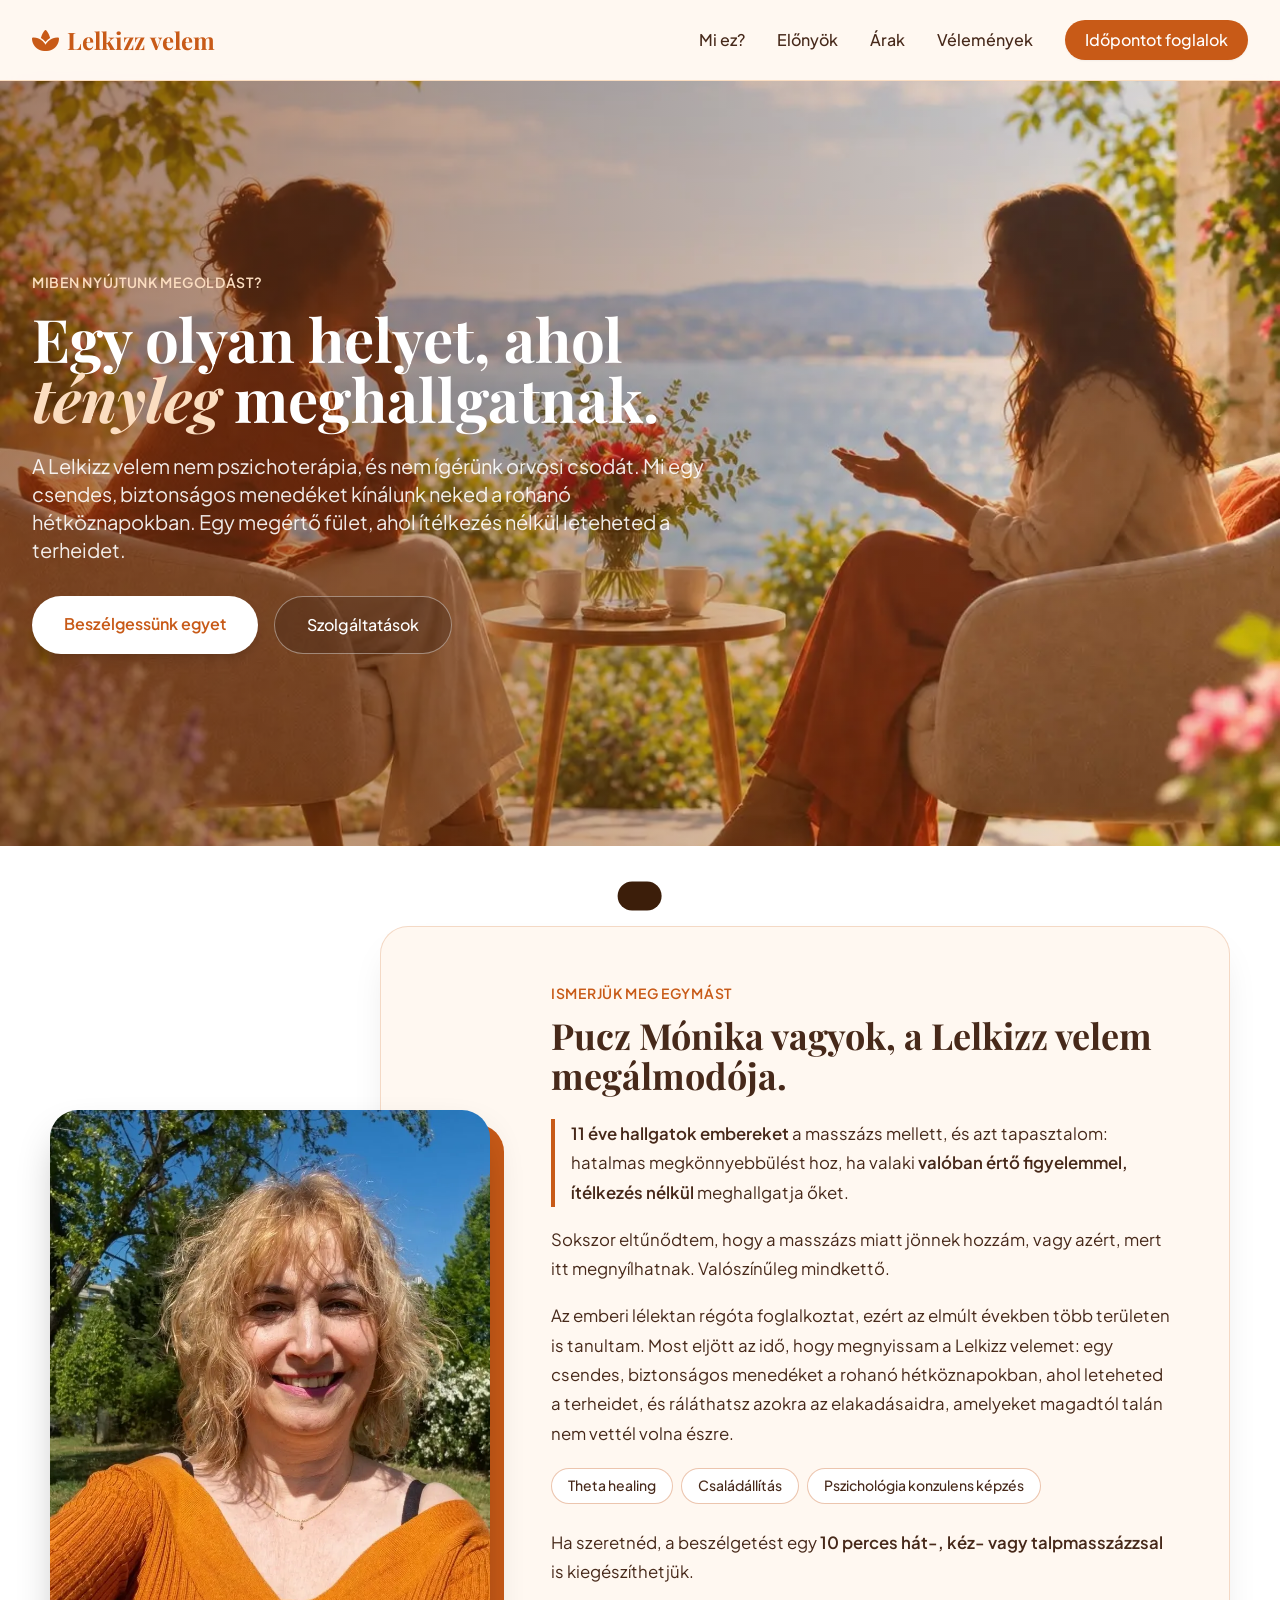
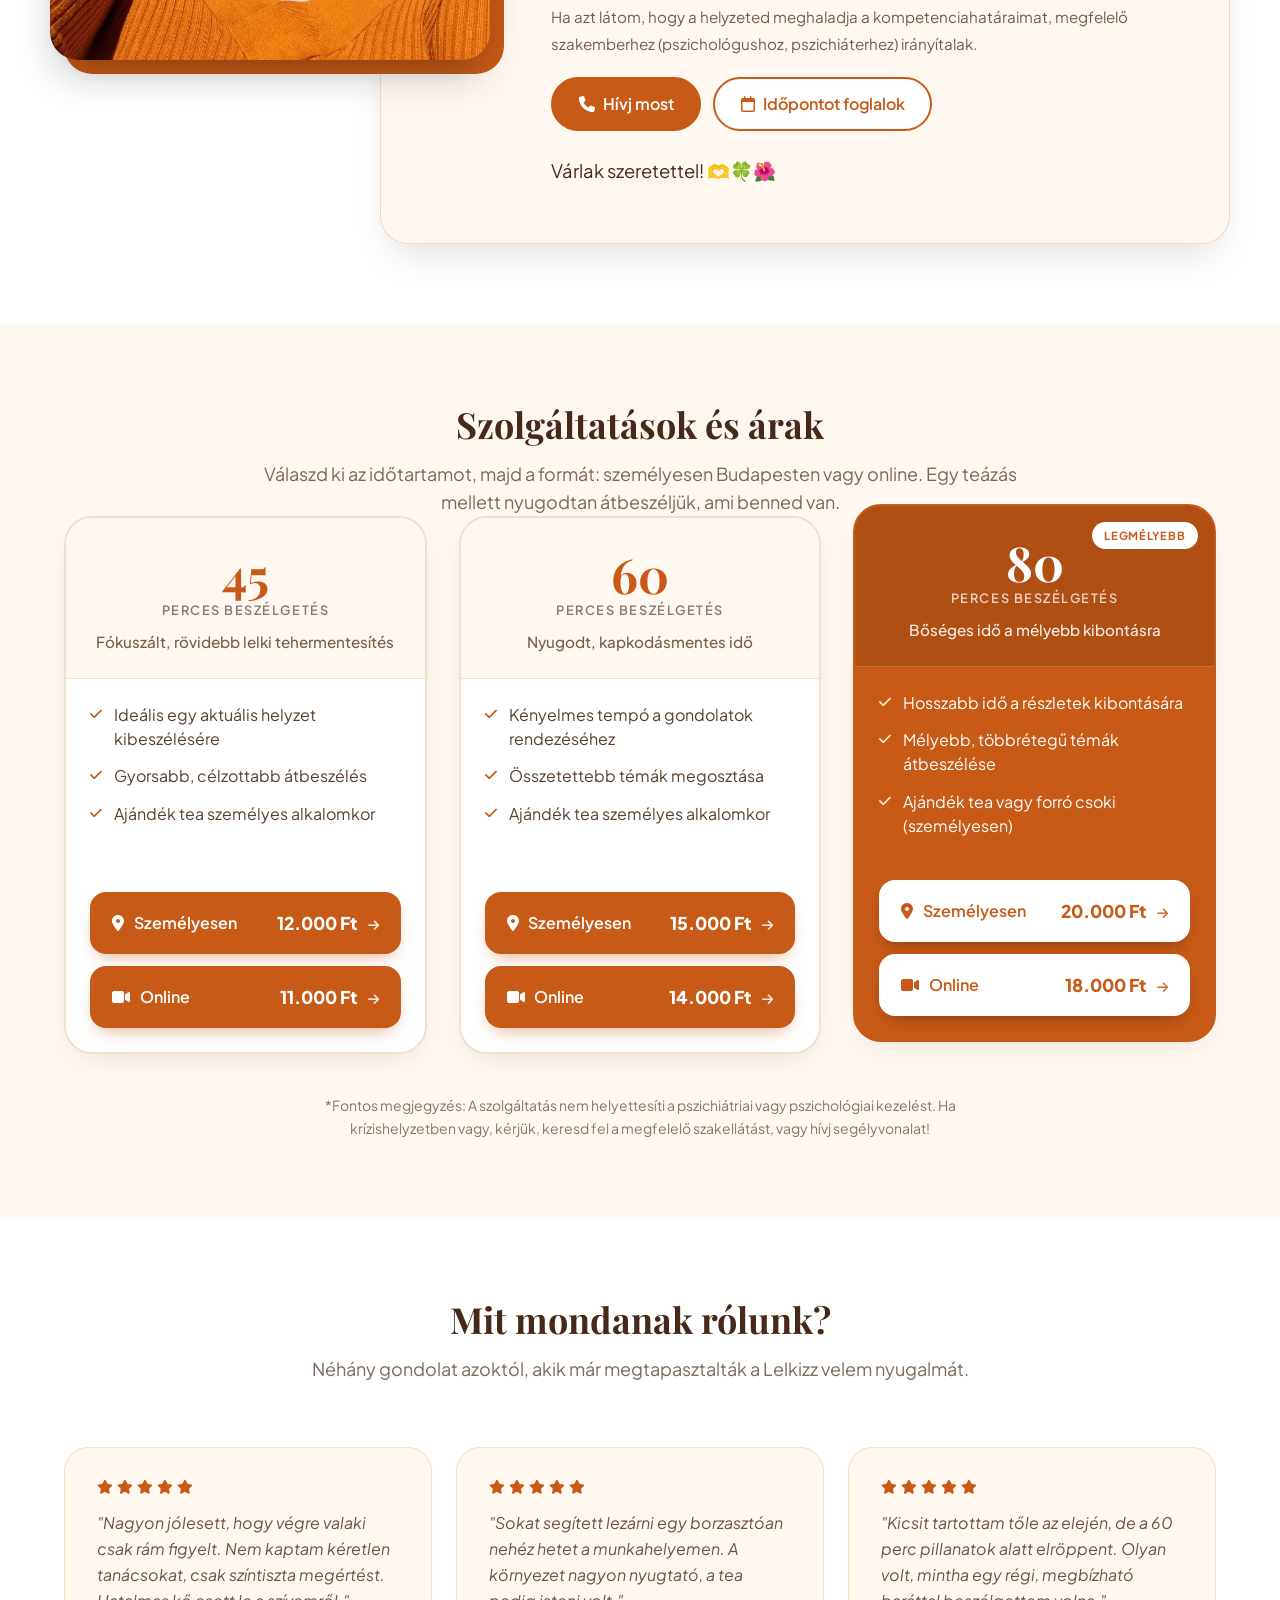
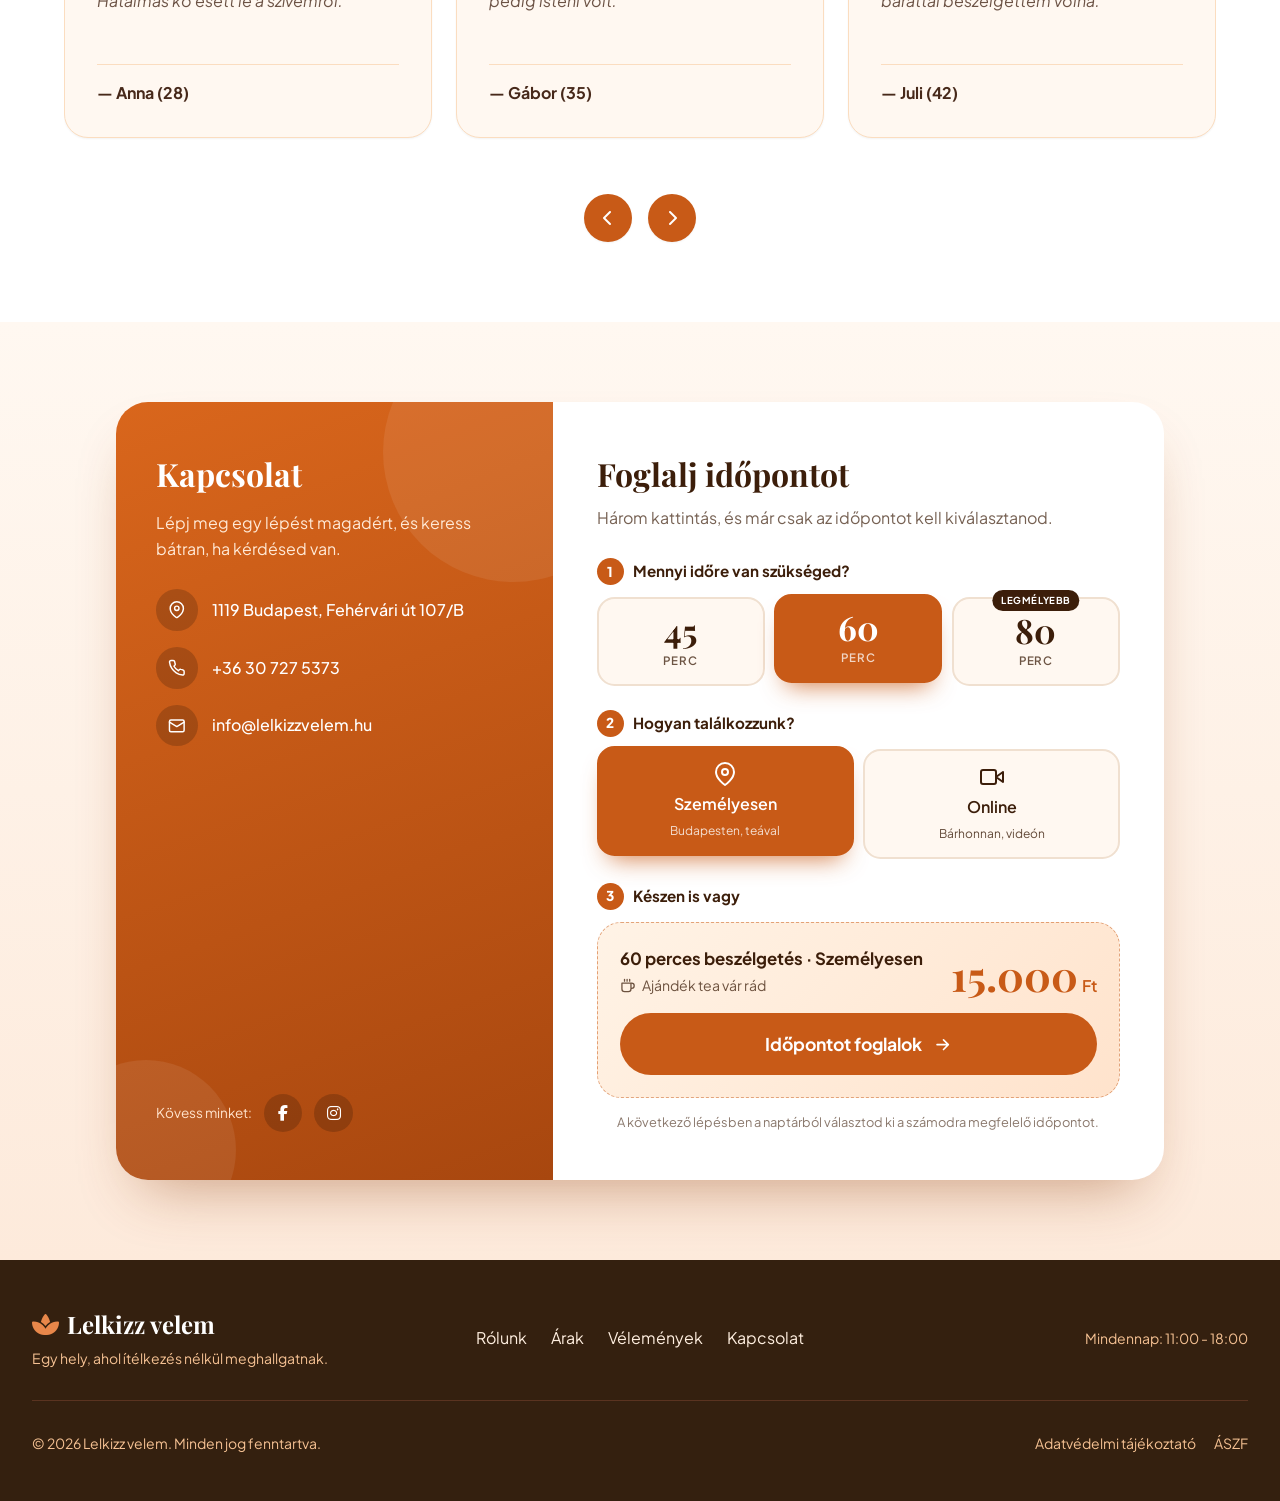
==== commit c5ec3e95: "Update index.html" ====
--- a/index.html
+++ b/index.html
@@ -479,7 +479,7 @@
 .kap-row i{width:2.6rem;height:2.6rem;border-radius:50%;background:rgba(0,0,0,.18);display:grid;place-items:center;transition:background .2s,transform .2s;font-style:normal}
 a.kap-row:hover i{background:rgba(255,255,255,.28);transform:scale(1.08)}
 .kap-soc{display:flex;gap:.75rem;align-items:center;font-size:.85rem;color:#ffe3cc}
-.kap-soc a{width:2.4rem;height:2.4rem;border-radius:50%;background:rgba(0,0,0,.18);display:grid;place-items:center;color:#fff;font-weight:700;font-size:.8rem;text-decoration:none;transition:background .2s}
+.kap-soc a{width:2.4rem;height:2.4rem;border-radius:50%;background:rgba(0,0,0,.18);display:grid;place-items:center;color:#fff;font-weight:700;font-size:1rem;text-decoration:none;transition:background .2s}
 .kap-soc a:hover{background:rgba(0,0,0,.35)}
 
 /* Jobb: foglaló */
@@ -548,8 +548,8 @@
    </div>
    <div class="kap-soc">
     <span>Kövess minket:</span>
-    <a href="#" aria-label="Facebook">f</a>
-    <a href="#" aria-label="Instagram">IG</a>
+<a href="#" aria-label="Facebook"><i class="fa-brands fa-facebook-f"></i></a>
+<a href="#" aria-label="Instagram"><i class="fa-brands fa-instagram"></i></a>
    </div>
   </div>
 
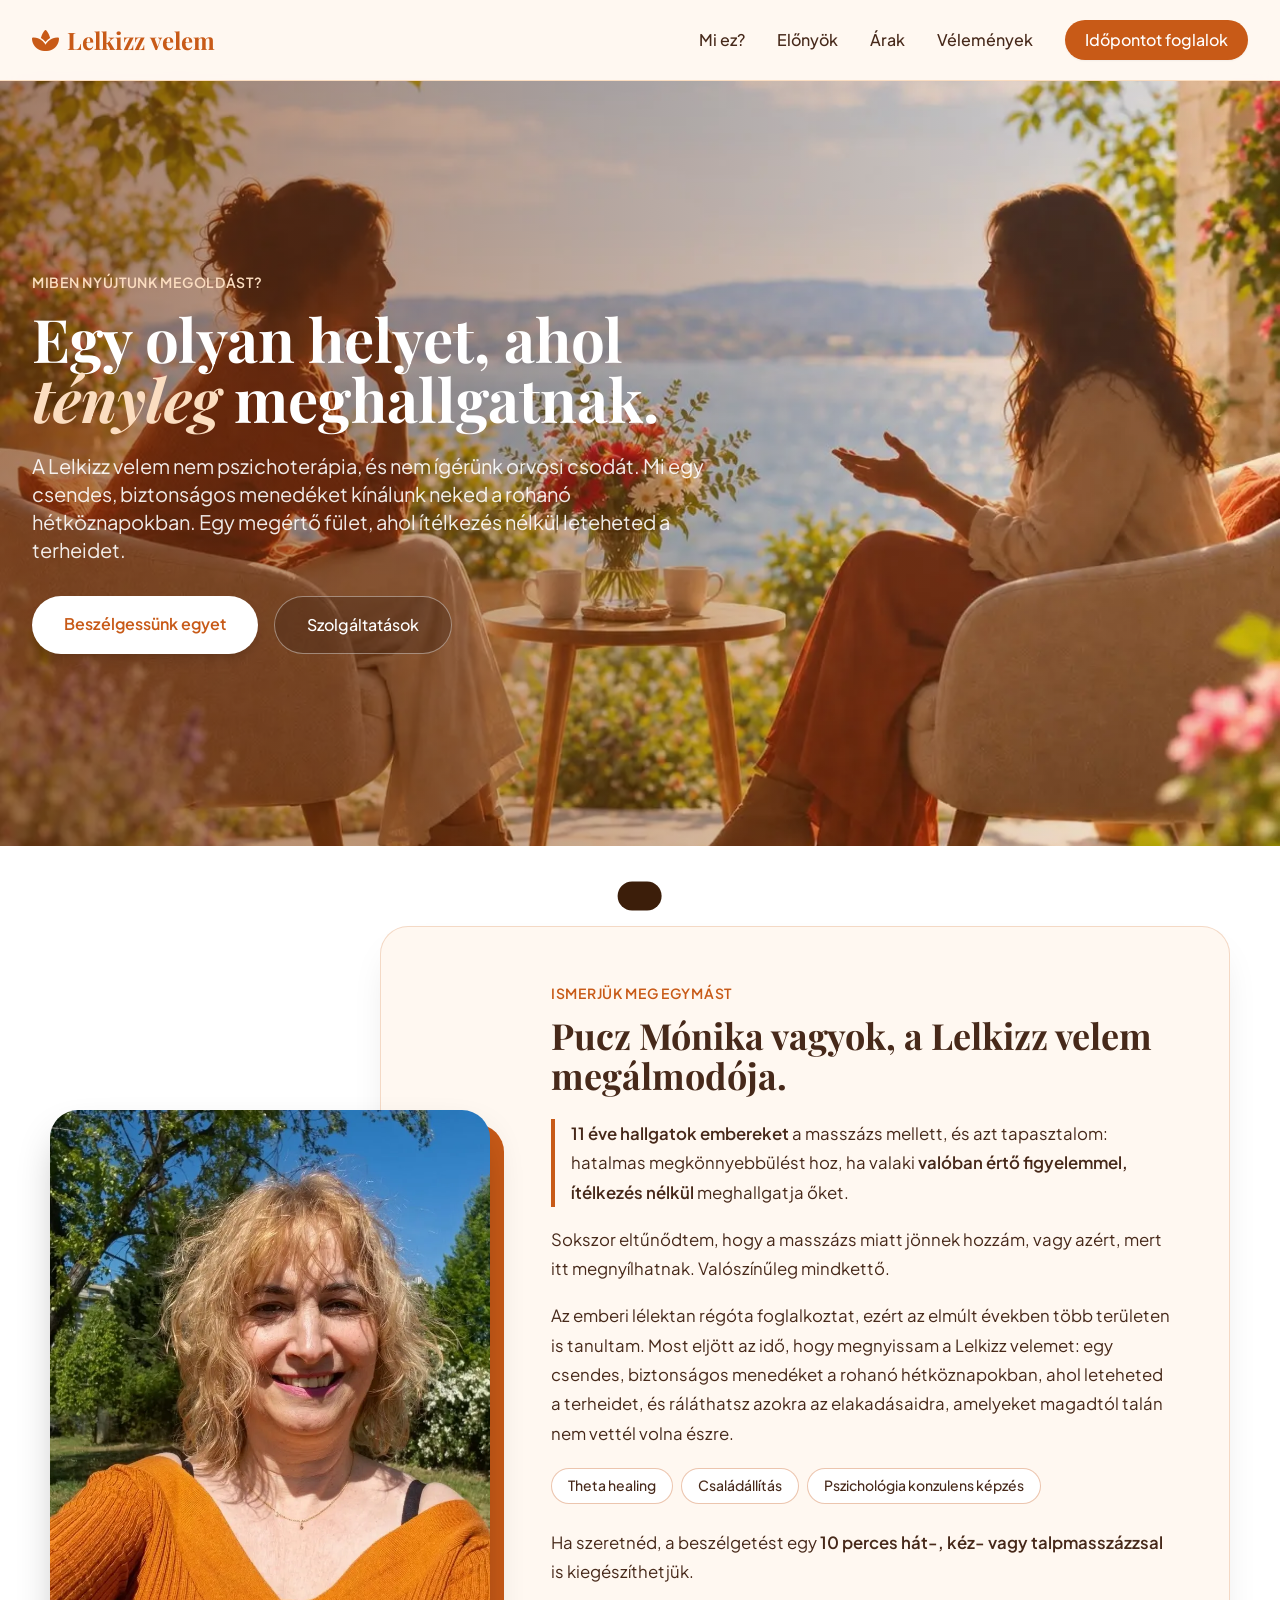
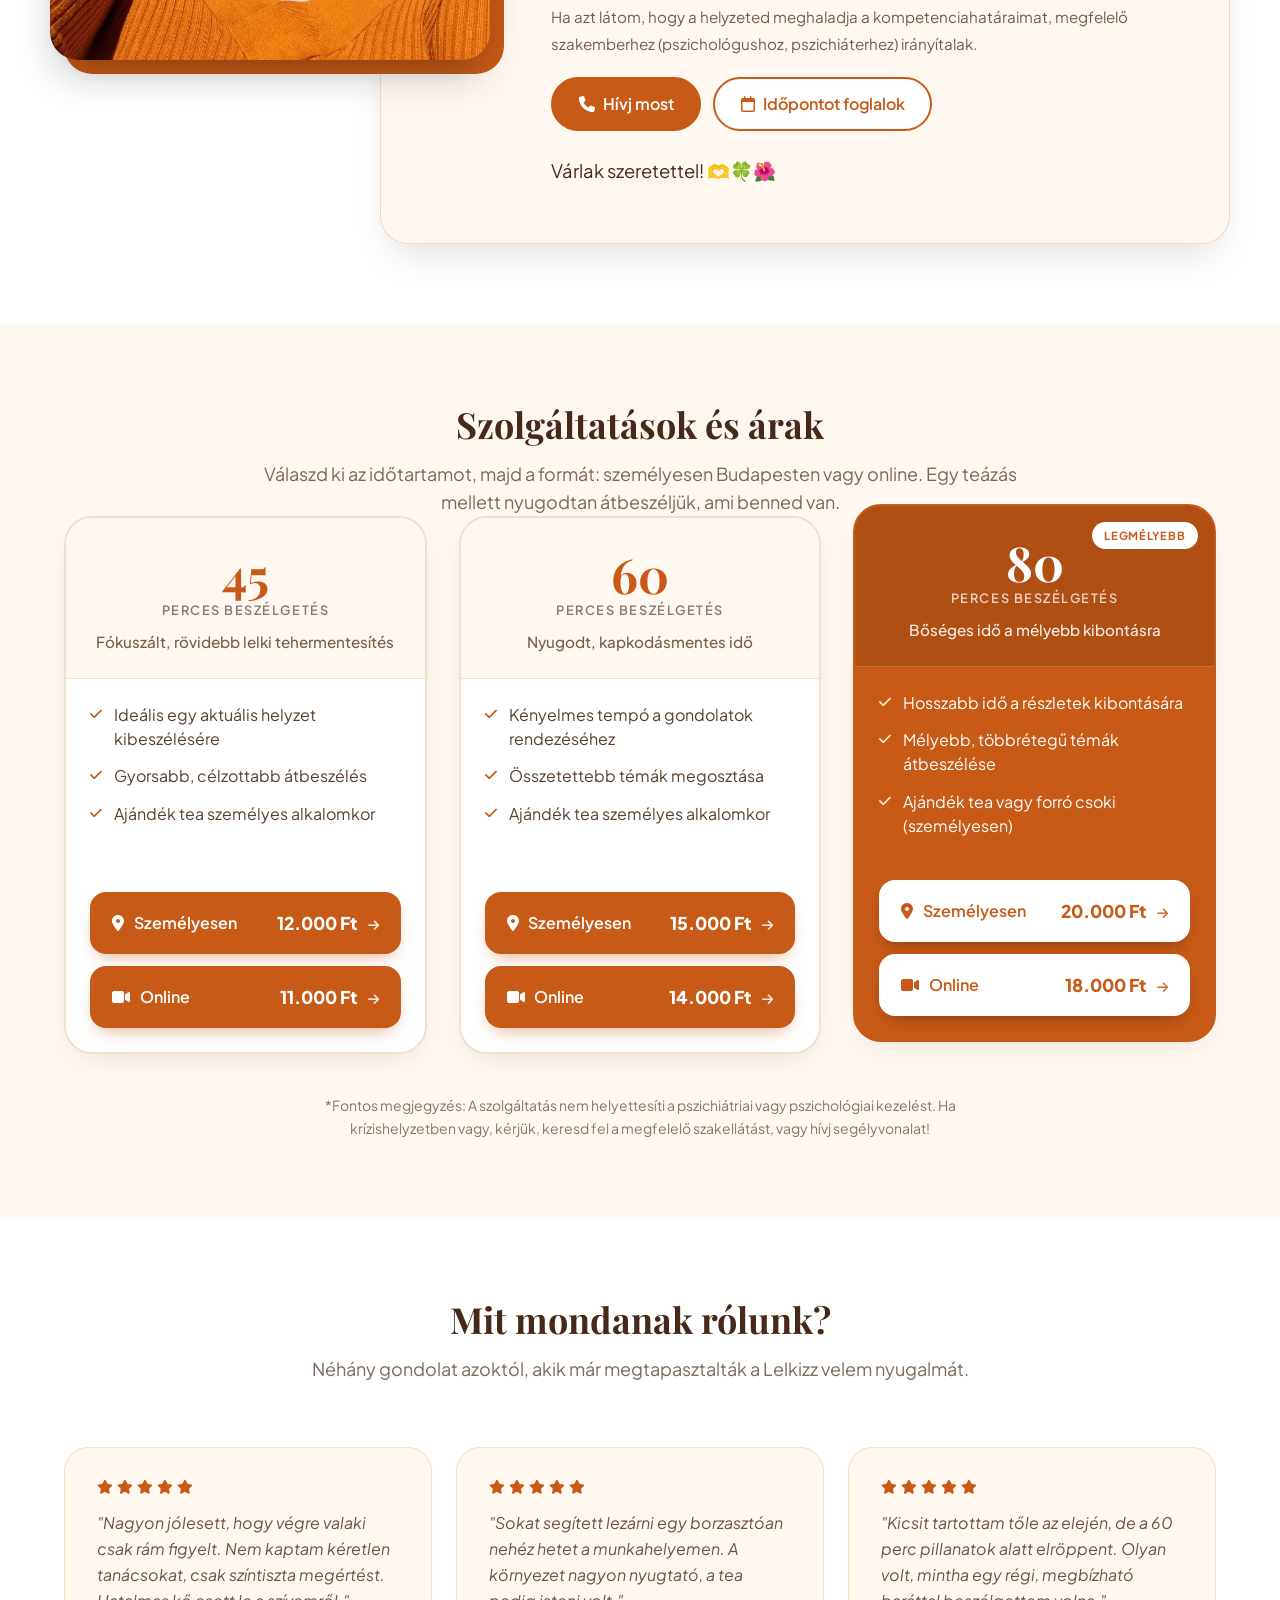
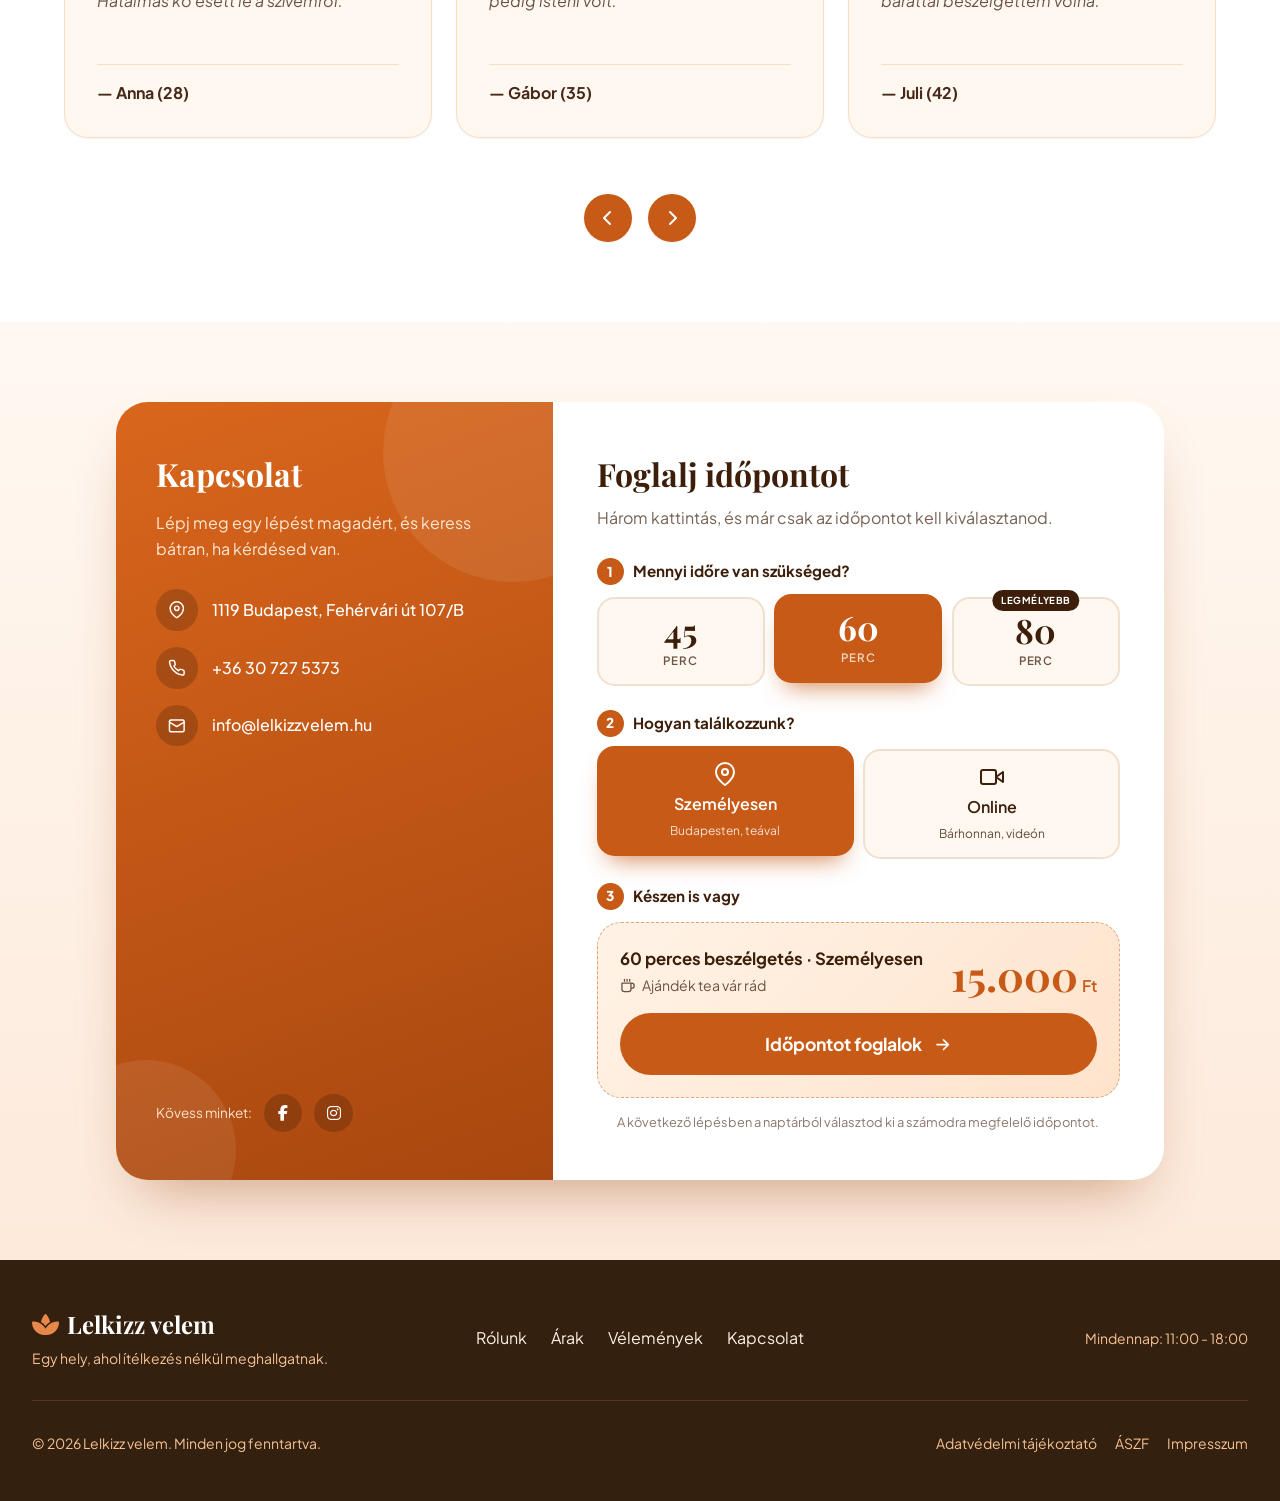
==== commit b8883d07: "Update index.html" ====
--- a/index.html
+++ b/index.html
@@ -660,6 +660,7 @@
                 <div class="mt-4 md:mt-0 space-x-4">
                     <a href="adatvedelem/" class="hover:text-white transition-colors">Adatvédelmi tájékoztató</a>
                     <a href="aszf/" class="hover:text-white transition-colors">ÁSZF</a>
+                    <a href="impresszum/" class="hover:text-white transition-colors">Impresszum</a>
                 </div>
             </div>
         </div>
@@ -673,12 +674,12 @@
 
         // Írd át a "link" értékeket a saját Cal.com esemény-slugjaidra!
         const CAL_EVENTS = {
-            "45-szemelyesen": { namespace: "45-szemelyesen", link: "lelkizzvelem/45-perces-szemelyesen" },
-            "45-online":      { namespace: "45-online",      link: "lelkizzvelem/45-perces-online" },
-            "60-szemelyesen": { namespace: "60-szemelyesen", link: "lelkizzvelem/60-perces-szemelyesen" },
-            "60-online":      { namespace: "60-online",      link: "lelkizzvelem/60-perces-online" },
-            "80-szemelyesen": { namespace: "80-szemelyesen", link: "lelkizzvelem/80-perces-szemelyesen" },
-            "80-online":      { namespace: "80-online",      link: "lelkizzvelem/80-perces-online" }
+            "45-szemelyesen": { namespace: "45-szemelyesen", link: "https://cal.com/lelkizzvelem/45-perc-szemelyes" },
+            "45-online":      { namespace: "45-online",      link: "https://cal.com/lelkizzvelem/45-perces-online" },
+            "60-szemelyesen": { namespace: "60-szemelyesen", link: "https://cal.com/lelkizzvelem/egyoras-szemelyes" },
+            "60-online":      { namespace: "60-online",      link: "https://cal.com/lelkizzvelem/60perces-online" },
+            "80-szemelyesen": { namespace: "80-szemelyesen", link: "https://cal.com/lelkizzvelem/80-perc-szemelyes" },
+            "80-online":      { namespace: "80-online",      link: "https://cal.com/lelkizzvelem/80perconline" }
         };
 
         const CAL_CONFIG_OBJ = { layout: "month_view", useSlotsViewOnSmallScreen: "true" };
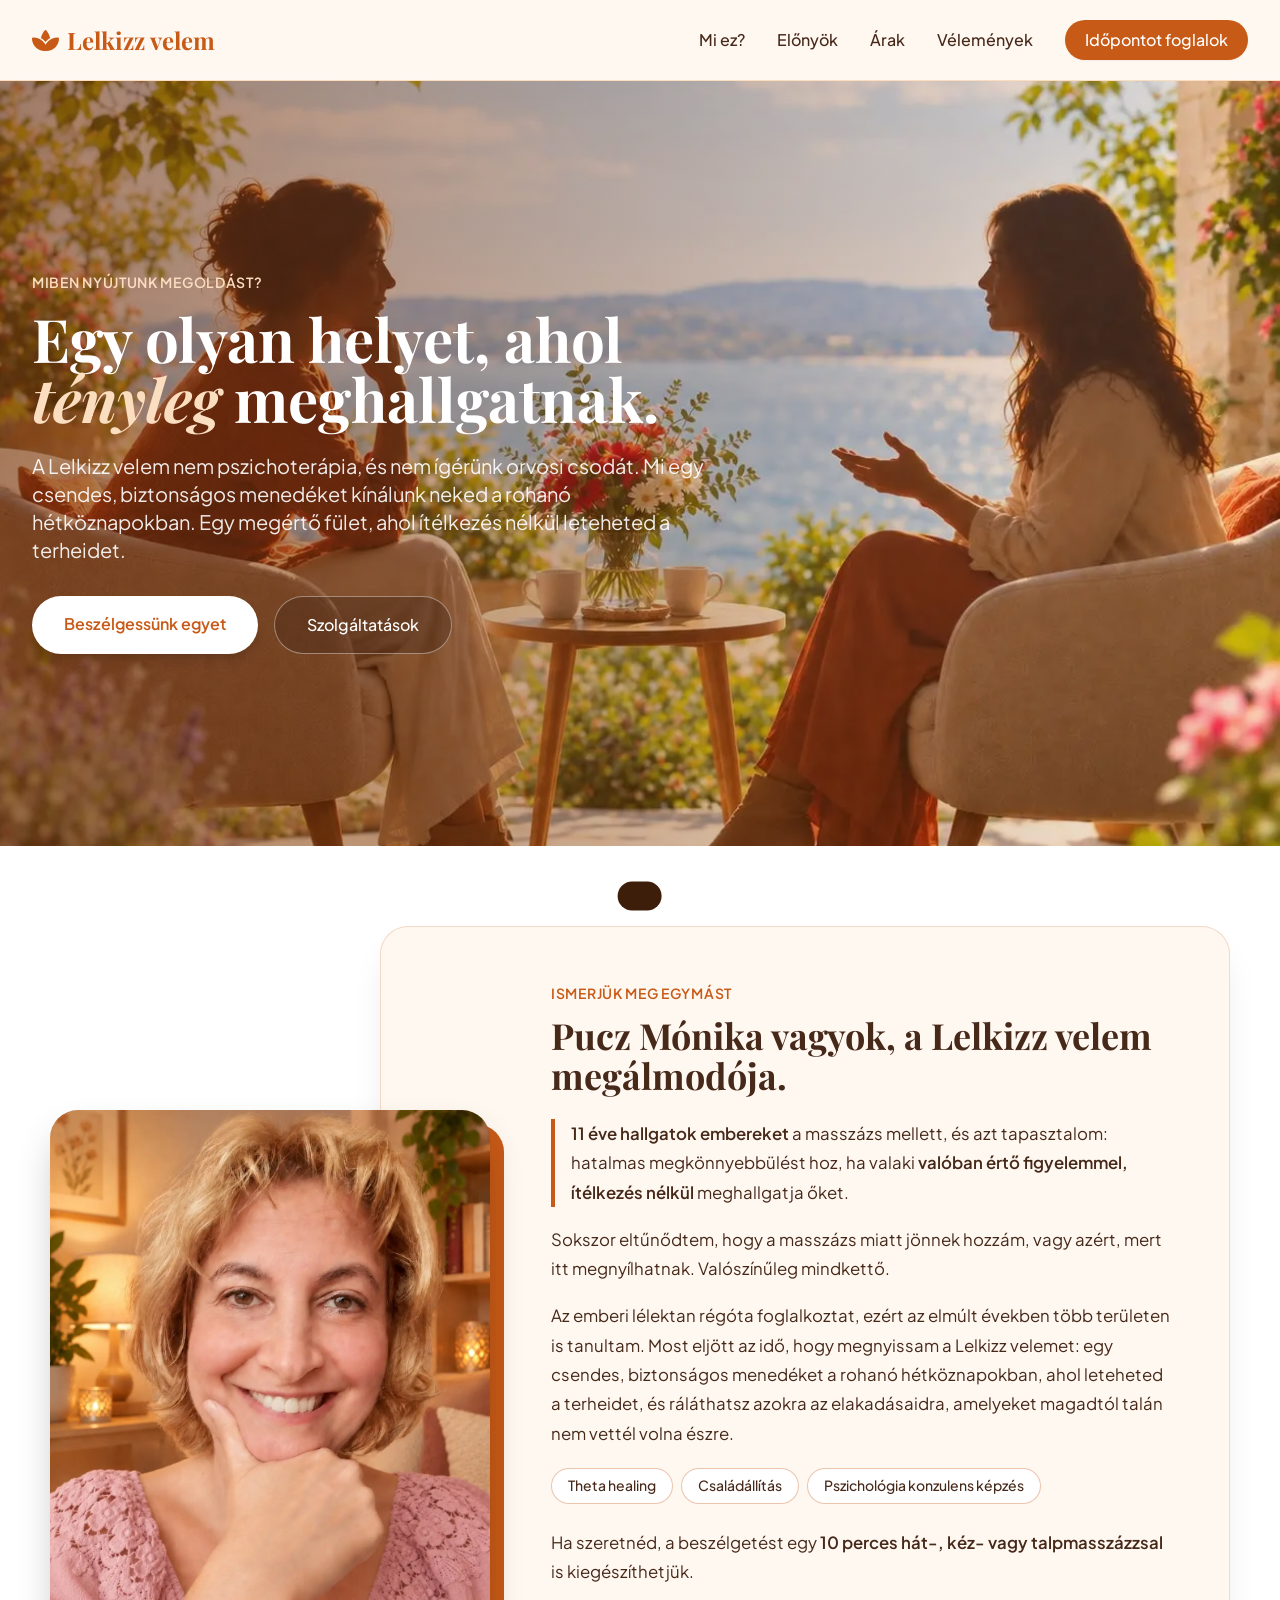
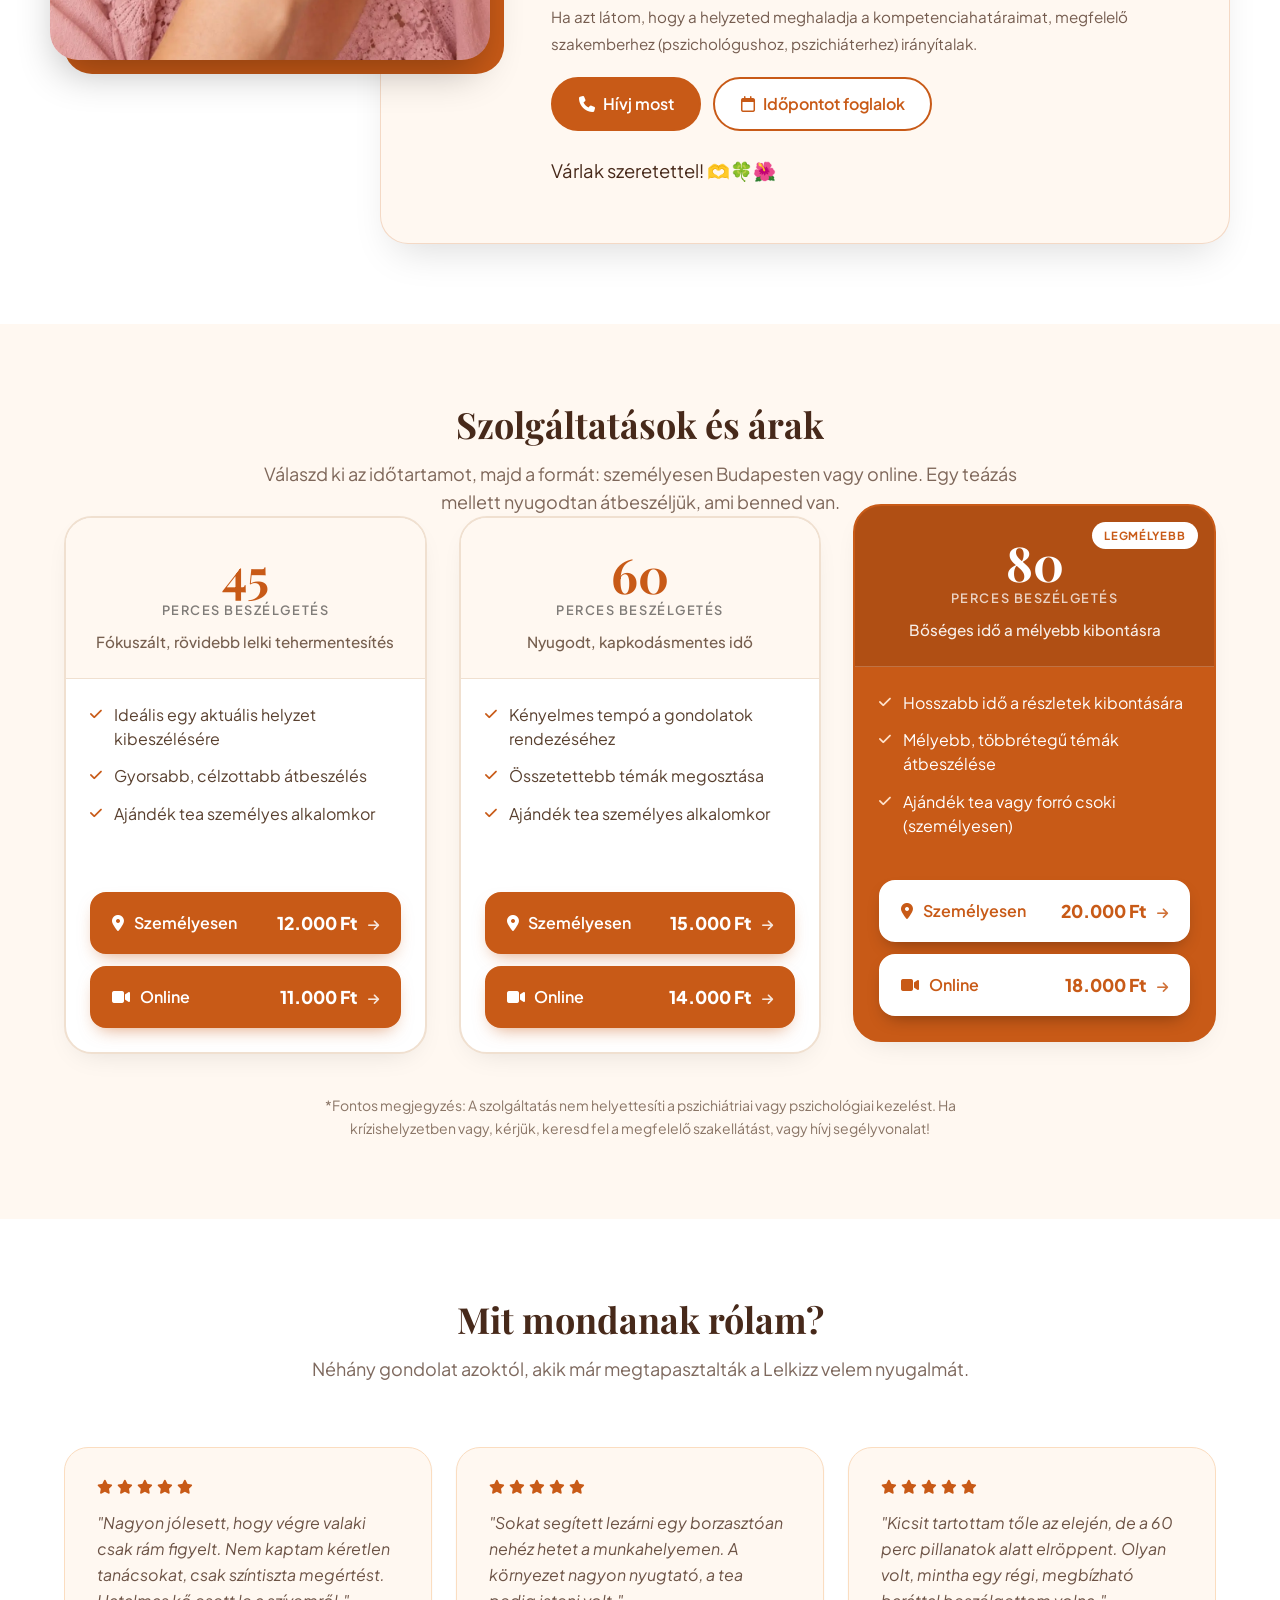
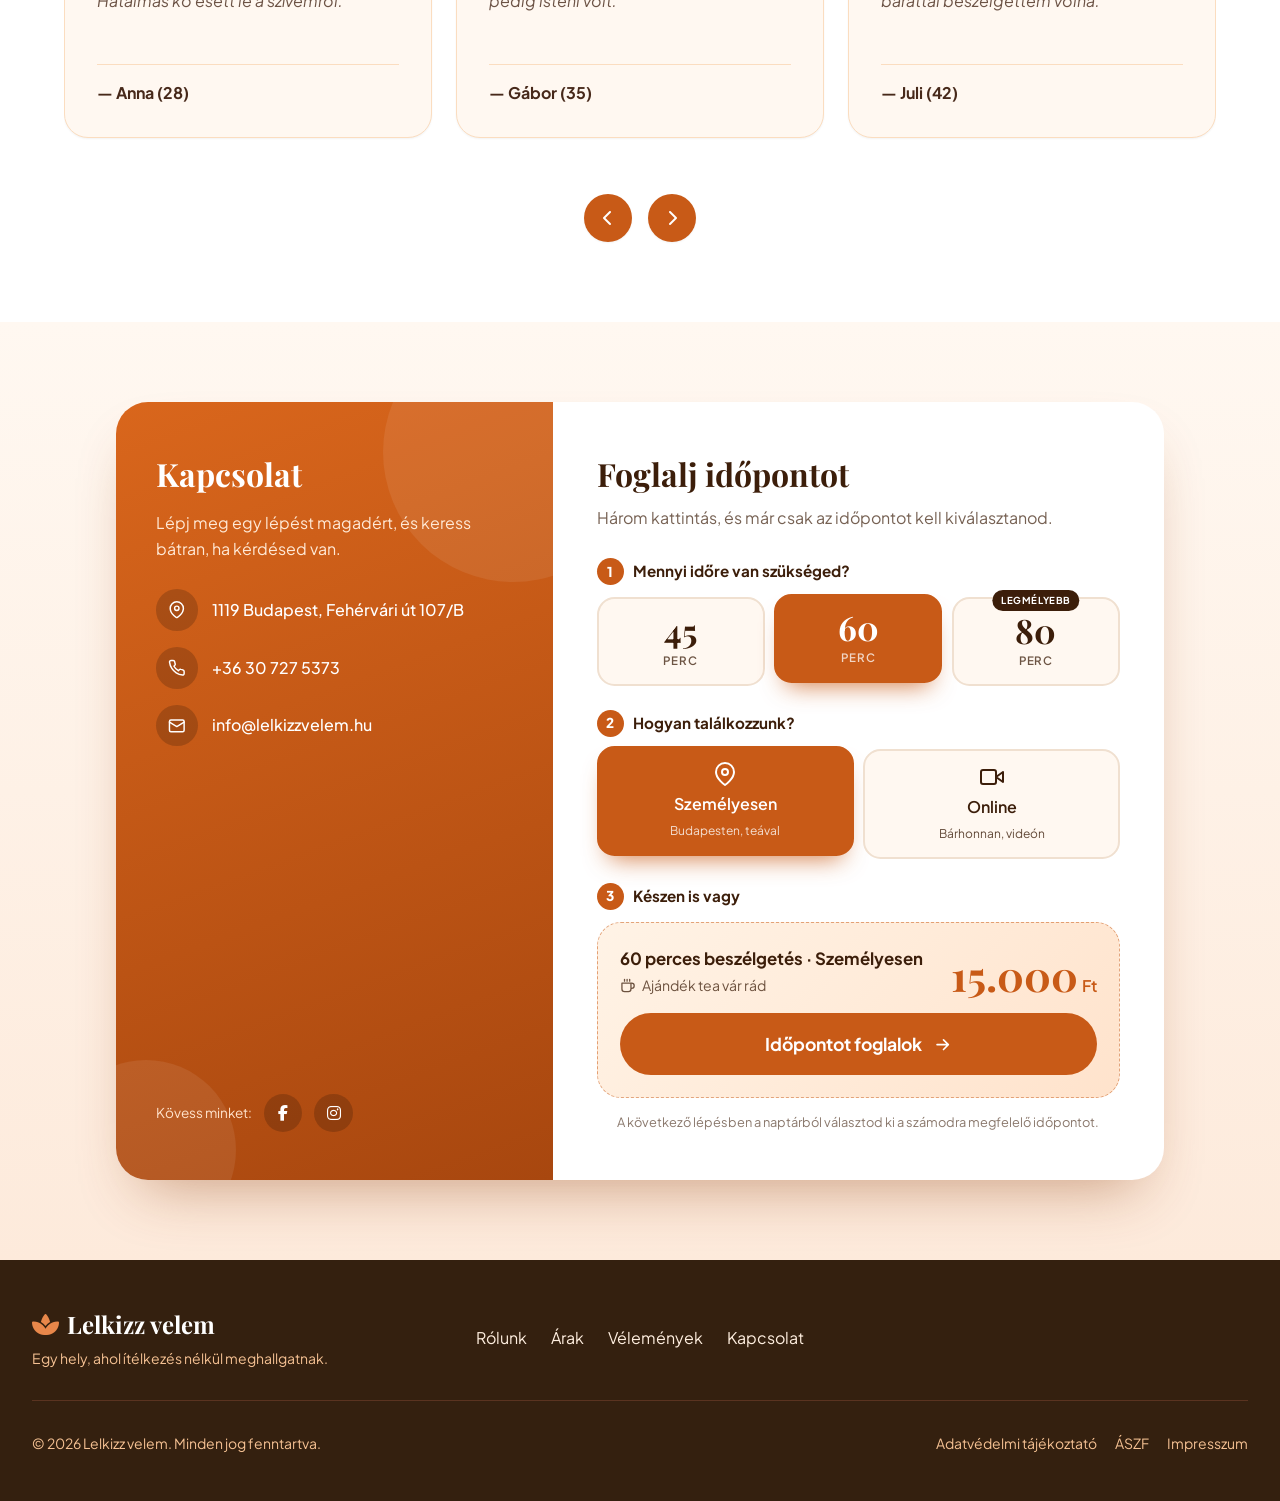
==== commit 2e2c0a55: "Update index.html" ====
--- a/index.html
+++ b/index.html
@@ -212,7 +212,7 @@
 
             <!-- Kép: csak asztali nézetben (kilóg a kártyából) -->
             <div class="rolam-photo rolam-photo-desktop">
-                <img src="bemutatkozokep.webp" alt="Pucz Mónika, a Lelkizz velem alapítója" loading="lazy" decoding="async">
+                <img src="puczmonikabemutatkozas.webp" alt="Pucz Mónika, a Lelkizz velem alapítója" loading="lazy" decoding="async">
             </div>
 
             <!-- Szöveg kártya -->
@@ -252,7 +252,7 @@
 
                 <!-- Kép: csak mobilon és tableten, az "irányítalak" alatt -->
                 <div class="rolam-photo rolam-photo-mobile">
-                    <img src="bemutatkozokep.webp" alt="Pucz Mónika, a Lelkizz velem alapítója" loading="lazy" decoding="async">
+                    <img src="puczmonikabemutatkozas.webp" alt="Pucz Mónika, a Lelkizz velem alapítója" loading="lazy" decoding="async">
                 </div>
 
 
@@ -439,7 +439,7 @@
         <section id="velemenyek" class="py-20 bg-white">
             <div class="max-w-7xl mx-auto px-4 sm:px-6 lg:px-8">
                 <div class="text-center max-w-3xl mx-auto mb-12">
-                    <h2 class="text-3xl md:text-4xl font-serif font-bold text-earth-800 mb-4">Mit mondanak rólunk?</h2>
+                    <h2 class="text-3xl md:text-4xl font-serif font-bold text-earth-800 mb-4">Mit mondanak rólam?</h2>
                     <p class="text-lg text-earth-800/70">Néhány gondolat azoktól, akik már megtapasztalták a Lelkizz velem nyugalmát.</p>
                 </div>
 
@@ -652,7 +652,6 @@
                     <a href="#kapcsolat" class="hover:text-white transition-colors">Kapcsolat</a>
                 </div>
                 <div class="flex justify-end space-x-4">
-                    <span class="text-beige-300 text-sm">Mindennap: 11:00 - 18:00</span>
                 </div>
             </div>
             <div class="pt-8 flex flex-col md:flex-row justify-between items-center text-sm text-beige-300">
